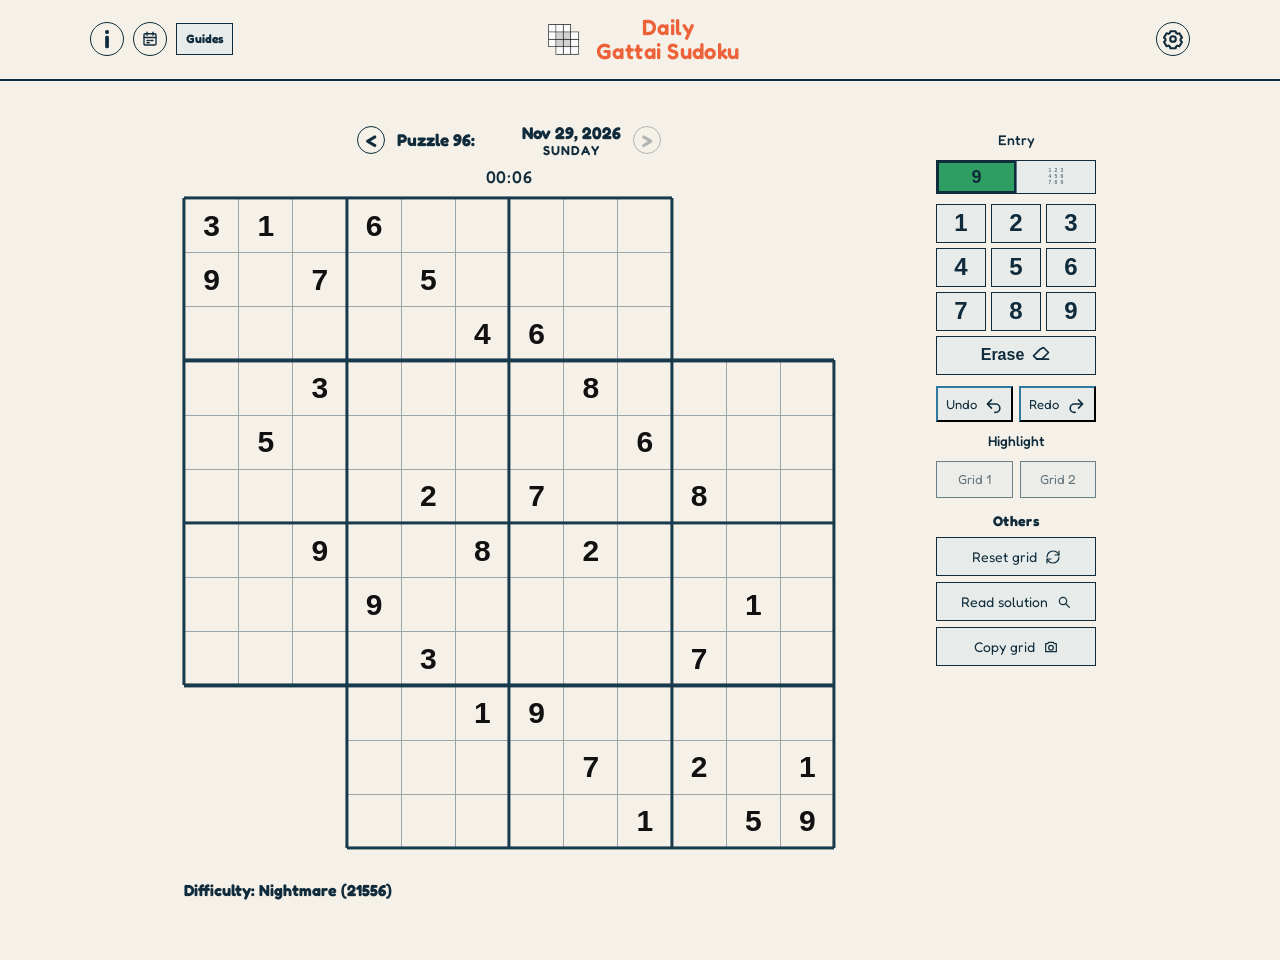
==== index.html @ bb8a9d38 "more SEO changes" ====
<!doctype html>
<html lang="en">
<head>
  <meta charset="utf-8" />
  <meta name="viewport" content="width=device-width, initial-scale=1" />
  <title>Gattai Sudoku Studio — Daily Gattai Sudoku Puzzles</title>
  <meta name="description" content="A human-first Gattai Sudoku lesson and daily puzzle board. Solve overlapping Sudoku grids with technique-based difficulty scoring." />
  <meta property="og:title" content="Daily Gattai Sudoku" />
  <meta property="og:description" content="Free daily Gattai Sudoku puzzles with technique-based difficulty. Solve overlapping 9×9 grids, track your time, and learn advanced solving strategies." />
  <meta property="og:type" content="website" />
  <meta property="og:url" content="https://gattaisudoku.com/" />
  <meta property="og:locale" content="en_US" />
  <link rel="canonical" href="https://gattaisudoku.com/" />
  <link rel="stylesheet" href="/style.css" />
  <link rel="icon" href="data:image/svg+xml,%3Csvg xmlns='http://www.w3.org/2000/svg' viewBox='0 0 120 120'%3E%3Cpath fill='%23ed6239' d='M30 30h60v60H30z'/%3E%3Cpath fill='none' stroke='%23ed6239' stroke-width='6' d='M10 0v90M20 0v90M30 0v120M40 0v120M50 0v120M60 0v120M70 0v120M80 0v120M90 0v120M100 30v90M110 30v90M0 10h90M0 20h90M0 30h120M0 40h120M0 50h120M0 60h120M0 70h120M0 80h120M0 90h120M30 100h90M30 110h90'/%3E%3C/svg%3E" />
  <link rel="alternate" hreflang="en" href="https://gattaisudoku.com/" />
  <script type="application/ld+json">
  {
    "@context": "https://schema.org",
    "@type": "WebApplication",
    "name": "Daily Gattai Sudoku",
    "url": "https://gattaisudoku.com/",
    "description": "A human-first Gattai Sudoku lesson and daily puzzle board. Solve overlapping Sudoku grids with technique-based difficulty scoring.",
    "applicationCategory": "GameApplication",
    "operatingSystem": "Any",
    "browserRequirements": "Requires JavaScript"
  }
  </script>
  <!-- Google Search Console verification — replace content with your value -->
  <meta name="google-site-verification" content="_YOUR_VERIFICATION_STRING_" />
  <!-- Google Analytics (GA4) — replace G-XXXXXXXXXX with your measurement ID -->
  <script async src="https://www.googletagmanager.com/gtag/js?id=G-XXXXXXXXXX"></script>
  <script>window.dataLayer=window.dataLayer||[];function gtag(){dataLayer.push(arguments)};gtag('js',new Date());gtag('config','G-XXXXXXXXXX');</script>
</head>
<body>
  <header><div class="header-start"><button class="icon-button info-button" id="howToPlay" type="button" aria-label="How to play" aria-haspopup="dialog" title="How to play"><span aria-hidden="true">i</span></button><button class="icon-button archive-header" id="archive" type="button" aria-label="Open puzzle archive" aria-haspopup="dialog" title="Archive"><svg viewBox="0 0 24 24" aria-hidden="true"><rect x="4" y="5" width="16" height="15" rx="1.5"/><path d="M8 3v4M16 3v4M4 10h16M8 14h3M13 14h3M8 17h3"/></svg></button><a class="database-link" href="/database.html">Database</a><a class="database-link" href="/guides/what-is-gattai-sudoku.html">Guides</a><div class="timer-controls"><span class="timer" id="timer" aria-live="polite">00:00</span><button class="timer-reset" id="resetTimer" type="button" title="Reset timer" aria-label="Reset timer">↻</button></div></div><div class="brand-stack"><span class="brand" aria-label="Daily Gattai Sudoku"><svg class="gattai-logo" viewBox="0 0 120 120" role="img" aria-label="Gattai Sudoku grid logo"><path class="logo-overlap" d="M30 30H90V90H30V90H0ZM10 0V90M20 0V90M30 0V120M40 0V120M50 0V120M60 0V120M70 0V120M80 0V120M90 0V120M100 30V120M110 30V120M0 10H90M0 20H90M0 30H120M0 40H120M0 50H120M0 60H120M0 70H120M0 80H120M0 90H120M30 100H120M30 110H120"/></svg><span>Daily</span><span>Gattai</span><span>Sudoku</span></span></div><div class="header-end"><button class="verify-solution-button verify-header" id="verifySolution" type="button">Verify a solution</button><button class="sign-up-button" id="signUp" type="button" aria-haspopup="dialog">Sign up</button><button class="icon-button settings-button" id="settings" type="button" aria-label="Open settings" aria-haspopup="dialog" title="Settings"><svg viewBox="0 0 24 24" aria-hidden="true"><circle cx="12" cy="12" r="3"/><path d="M19.4 15a1.65 1.65 0 0 0 .33 1.82l.06.06a2 2 0 0 1-2.83 2.83l-.06-.06a1.65 1.65 0 0 0-1.82-.33 1.65 1.65 0 0 0-1 1.51V21a2 2 0 0 1-4 0v-.09A1.65 1.65 0 0 0 9 19.4a1.65 1.65 0 0 0-1.82.33l-.06.06a2 2 0 0 1-2.83-2.83l.06-.06A1.65 1.65 0 0 0 4.68 15a1.65 1.65 0 0 0-1.51-1H3a2 2 0 0 1 0-4h.09A1.65 1.65 0 0 0 4.6 9a1.65 1.65 0 0 0-.33-1.82l-.06-.06a2 2 0 0 1 2.83-2.83l.06.06A1.65 1.65 0 0 0 9 4.68a1.65 1.65 0 0 0 1-1.51V3a2 2 0 0 1 4 0v.09a1.65 1.65 0 0 0 1 1.51 1.65 1.65 0 0 0 1.82-.33l.06-.06a2 2 0 0 1 2.83 2.83l-.06.06A1.65 1.65 0 0 0 19.4 9a1.65 1.65 0 0 0 1.51 1H21a2 2 0 0 1 0 4h-.09a1.65 1.65 0 0 0-1.51 1z"/></svg></button></div></header>
  <main>
      <h1 class="visually-hidden">Daily Gattai Sudoku — Play overlapping Sudoku puzzles online</h1>
      <section class="board-card" id="boardCard" aria-label="Gattai Sudoku puzzle">
      <section class="puzzle-surface"><div class="puzzle-meta"><button id="previousPuzzle" class="puzzle-nav" type="button" aria-label="Previous puzzle">&lt;</button><p id="puzzleDate" class="puzzle-date"></p><button id="nextPuzzle" class="puzzle-nav" type="button" aria-label="Next puzzle">&gt;</button></div><div id="board" class="board"></div><div class="board-footer"><button id="solutionToggle" class="sidebar-solution" type="button" aria-pressed="false">Read solution</button><div class="board-details"><p class="difficulty-label" id="difficultyLabel"></p><span id="givenCount"></span></div><button id="copyPng" type="button">Copy as a picture</button></div><section class="guide hidden" id="guide"><p class="eyebrow">Solution walkthrough</p><div class="step-panel" aria-live="polite"><h3 id="stepTechnique"></h3><p id="stepReasoning"></p></div><button class="technique-tally" id="techniqueTally" type="button" aria-haspopup="dialog">Technique tally</button><div class="step-controls"><button id="firstStep" aria-label="First step">&lt;&lt;</button><button id="previousStep" aria-label="Previous step">&lt;</button><span id="stepCount"></span><button id="nextStep" aria-label="Next step">&gt;</button><button id="lastStep" aria-label="Last step">&gt;&gt;</button></div><button id="hideSolution" type="button">Hide solution</button></section></section>
      <aside class="control-sidebar" aria-label="Puzzle controls"><button class="archive-button" id="archive" type="button" aria-haspopup="dialog">Archive</button><button class="unlimited-button" id="unlimitedMode" type="button"><strong>Unlimited</strong><small>Unique · no technique gate</small></button><section class="entry-panel"><span>Entry</span><div class="entry-tabs" role="group" aria-label="Entry mode"><button class="entry-button" data-entry="digit" aria-pressed="true" type="button"><span>Digit</span><b class="digit-symbol" aria-hidden="true">9</b></button><button class="entry-button" data-entry="snyder" aria-pressed="false" type="button"><span>Snyder</span><b class="snyder-symbol" aria-label="Digits one through nine"><i>1</i><i>2</i><i>3</i><i>4</i><i>5</i><i>6</i><i>7</i><i>8</i><i>9</i></b></button></div></section><div class="play-actions"><button id="undoMove" type="button">Undo</button><button id="redoMove" type="button">Redo</button><button id="resetGrid" type="button">Reset grid</button></div><div class="numpad" aria-label="Number pad"><button data-key="1" type="button">1</button><button data-key="2" type="button">2</button><button data-key="3" type="button">3</button><button data-key="4" type="button">4</button><button data-key="5" type="button">5</button><button data-key="6" type="button">6</button><button data-key="7" type="button">7</button><button data-key="8" type="button">8</button><button data-key="9" type="button">9</button><button class="numpad-delete" data-action="erase" type="button" aria-label="Erase selected cell">⌫</button></div><section class="highlight-panel"><span>Highlight</span><button class="grid-button" data-grid="a" aria-pressed="false">Grid 1</button><button class="grid-button" data-grid="b" aria-pressed="false">Grid 2</button><label class="shared-toggle"><input id="sharedToggle" type="checkbox" checked /> Shared 6×6</label></section><section class="color-panel"><span>Cell colour</span><div class="color-picker" role="group" aria-label="Colour selected cell"><button class="color-button color-clear" data-color="" type="button" aria-label="Clear cell colour">×</button><button class="color-button color-blue" data-color="blue" type="button" aria-label="Blue">●</button><button class="color-button color-green" data-color="green" type="button" aria-label="Green">●</button><button class="color-button color-yellow" data-color="yellow" type="button" aria-label="Yellow">●</button><button class="color-button color-purple" data-color="purple" type="button" aria-label="Purple">●</button><button class="color-button color-teal" data-color="teal" type="button" aria-label="Teal">●</button></div></section></aside>
    </section>
  </main>
  <dialog id="techniqueDialog" aria-labelledby="techniqueDialogTitle"><button id="closeTechniqueDialog" class="dialog-close" aria-label="Close">×</button><h2 id="techniqueDialogTitle">Technique tally</h2><div id="techniqueTallyList" class="technique-tally-list"></div></dialog>
  <dialog id="settingsDialog" aria-labelledby="settingsTitle"><button id="closeSettings" class="dialog-close" aria-label="Close">×</button><h2 id="settingsTitle">Settings</h2><div class="settings-options"><div class="settings-row"><span>Theme</span><div class="theme-switch" role="group" aria-label="Theme"><button id="darkTheme" type="button" aria-pressed="false">Dark</button><button id="lightTheme" type="button" aria-pressed="true">Light</button></div></div><label class="settings-row"><span>Show timer</span><input id="timerVisibility" type="checkbox" checked /></label><label class="settings-row"><span>Mark obviously incorrect entries as red</span><input id="autoErrorToggle" type="checkbox" checked /></label><label class="settings-row"><span>Shade the overlapping 6×6 region</span><input id="settingsSharedToggle" type="checkbox" checked /></label></div></dialog>
  <dialog id="archiveDialog" aria-labelledby="archiveTitle"><button id="closeArchive" class="dialog-close" aria-label="Close">×</button><p class="eyebrow">PUZZLE ARCHIVE</p><h2 id="archiveTitle">August–September 2026</h2><div class="archive-weekdays" aria-hidden="true"><span>Mon</span><span>Tue</span><span>Wed</span><span>Thu</span><span>Fri</span><span>Sat</span><span>Sun</span></div><div id="archiveCalendar" class="archive-calendar" aria-label="August and September 2026 puzzle calendar"></div></dialog>
  <dialog id="howToPlayDialog" aria-labelledby="howToPlayTitle"><button id="closeHowToPlay" class="dialog-close" aria-label="Close">×</button><p class="eyebrow">HOW TO PLAY</p><h2 id="howToPlayTitle">Difficulty guide</h2><p>Fill each 9×9 grid so every row, column, and 3×3 house contains 1–9 exactly once. The shared six-by-six area obeys both grids at once.</p><p class="generator-rule">Every puzzle is dug in rotational clue pairs: the selected clue and its 180° partner in one grid are removed together only when the Gattai stays uniquely solvable by the supported logic. Wednesday and Thursday retain a subset step; Friday through Sunday retain at least one Fish, Single-Digit Pattern, or Wing step.</p><div class="table-wrap"><table class="difficulty-guide"><thead><tr><th>Difficulty</th><th>How the score is determined</th><th>Days</th></tr></thead><tbody><tr><th scope="row">Beginner · ≤400</th><td>Cheapest applicable steps are scored individually. Singles are 4, 4, and 14 points for Full House, Naked Single, and Hidden Single.</td><td>—</td></tr><tr><th scope="row">Easy · ≤800</th><td>All Beginner methods; enough routine deductions can raise the cumulative score into Easy.</td><td>Monday and Tuesday</td></tr><tr><th scope="row">Medium · ≤1000</th><td>All earlier methods, plus intersections and Naked or Hidden Pairs and Triples.</td><td>Wednesday and Thursday</td></tr><tr><th scope="row">Tricky · ≤1150</th><td>All earlier methods. One Hard-class fish, wing, or single-digit pattern sets a Tricky floor.</td><td>Sunday (often Tricky or above)</td></tr><tr><th scope="row">Hard · ≤1600</th><td>All earlier methods. Two or more Hard-class deductions set a Hard floor; cumulative score can raise it further.</td><td>Friday and Saturday</td></tr><tr><th scope="row">Unfair, Extreme, Nightmare</th><td>Each subsequent band includes all techniques from every earlier band, then adds progressively more complex chains, colouring, ALSs, and last-resort patterns.</td><td>When the assessed solving path warrants it</td></tr></tbody></table></div><p class="method-credit">Built for deliberate solving · Method names and ratings follow <a href="https://github.com/AImenes/sudokUI">sudokUI</a>.</p></dialog>
  <dialog id="aboutDialog" aria-labelledby="aboutTitle"><button id="closeAbout" class="dialog-close" aria-label="Close">×</button><p class="eyebrow">ABOUT</p><h2 id="aboutTitle">Daily Gattai Sudoku</h2><p>Inspired by the <a href="https://www.youtube.com/@CrackingTheCryptic">Cracking the Cryptic</a> YouTube channel.</p><p>Technique names, explanations, and rating references draw on <a href="https://github.com/AImenes/sudokUI">AImenes/sudokUI</a>.</p><p>Made primarily using ChatGPT Plus.</p></dialog>
  <dialog id="signUpDialog" aria-labelledby="signUpTitle"><button id="closeSignUp" class="dialog-close" aria-label="Close">×</button><p class="eyebrow">PROFILE</p><h2 id="signUpTitle">Sign up</h2><p>Create a profile for this browser. This is local-only and does not create an online account.</p><label class="dialog-field" for="signUpName">Display name<input id="signUpName" type="text" maxlength="40" autocomplete="name" /></label><button class="dialog-primary" id="confirmSignUp" type="button">Save profile</button><p id="signUpStatus" class="dialog-status" aria-live="polite"></p></dialog>
  <dialog id="verifySolutionDialog" aria-labelledby="verifySolutionTitle"><button id="closeVerifySolution" class="dialog-close" aria-label="Close">×</button><p class="eyebrow">CHECKER</p><h2 id="verifySolutionTitle">Verify a solution</h2><p>Paste a complete 144-character Gattai grid. Use digits for every active cell and <code>.</code> for the 18 non-grid positions.</p><label class="dialog-field" for="verifySolutionString">Solution string<textarea id="verifySolutionString" rows="5" spellcheck="false" autocapitalize="off" autocomplete="off"></textarea></label><button class="dialog-primary" id="runSolutionVerification" type="button">Verify solution</button><p id="verifySolutionStatus" class="dialog-status" aria-live="polite"></p></dialog>
  <script src="/puzzle-database.js"></script>
  <script src="/daily-puzzles.js"></script>
  <script src="/app.js"></script>
</body>
</html>
---- style.css ----
@import url('https://fonts.googleapis.com/css2?family=Fredoka:wght@500;600&family=Nunito:wght@400;600;700&display=swap');
:root{--ink:#102b3b;--paper:#f5f1e8;--surface:#f5f1e8;--red:#ed6239;--gold:#f1bf5a;--line:#173a4c;--thin:#9aa6a8;--muted:#e7eceb;--shared:#f7eac8;--shadow:#d5cdc0;--select:#2f9e63}
*{box-sizing:border-box}
body{margin:0;background:var(--paper);color:var(--ink);font:16px/1.5 'Nunito',Arial,sans-serif}
body.dark{--ink:#e6f0ed;--paper:#172126;--surface:#172126;--line:#d4e5df;--thin:#688087;--muted:#31454c;--shared:#393a2c;--shadow:#0d1518;--select:#62d795;--red:#ff9276;--gold:#ffd36b;color-scheme:dark}
header{display:grid;grid-template-columns:1fr auto 1fr;align-items:center;padding:16px clamp(20px,7vw,100px);border-bottom:2px solid var(--ink)}
.header-start{display:flex;align-items:center;gap:9px}
.timer-controls{display:flex;align-items:center;gap:8px}.timer-hidden{visibility:hidden;pointer-events:none}
.timer{min-width:55px;font-size:14px;font-weight:500;letter-spacing:.04em;text-align:center}
.timer-reset{border:1px solid var(--ink);border-radius:50%;background:transparent;color:var(--ink);font:20px/1 'Nunito',sans-serif;cursor:pointer;padding:0;width:34px;height:34px;display:grid;place-items:center}
.brand{display:flex;align-items:center;justify-content:center;gap:.48em;font:600 22px/1 'Fredoka',sans-serif;letter-spacing:.02em;text-align:center;color:var(--red)}
.brand-stack{justify-self:center;display:grid;justify-items:center;gap:2px}
.gattai-logo{width:31px;height:31px;flex:0 0 31px;color:var(--line);overflow:visible}
.logo-overlap{fill:var(--shared)}
.logo-lines{fill:none;stroke:currentColor;stroke-width:3;stroke-linecap:round;stroke-linejoin:round}
.brand span:last-child{color:inherit}
.icon-button{width:34px;height:34px;border:1px solid var(--ink);border-radius:50%;background:transparent;color:var(--ink);display:grid;place-items:center;padding:0;cursor:pointer;font:600 18px/1 'Nunito',sans-serif}
.info-button{justify-self:start;font:600 21px/1 Arial,Helvetica,sans-serif;font-style:normal}
.header-end{justify-self:end;display:flex;align-items:center;gap:9px}
.sign-up-button,.verify-solution-button,.dialog-primary{border:1px solid var(--ink);background:var(--muted);color:var(--ink);padding:7px 10px;cursor:pointer;font:600 12px/1 'Nunito',Arial,sans-serif;text-align:center}.sign-up-button{border-radius:999px;white-space:nowrap}.verify-solution-button{width:100%}.verify-header{width:auto;white-space:nowrap}.sign-up-button:hover,.verify-solution-button:hover,.dialog-primary:hover{background:var(--ink);color:var(--surface)}
.dialog-field{display:grid;gap:6px;margin:16px 0;font-size:13px;font-weight:700}.dialog-field input,.dialog-field textarea{width:100%;border:1px solid var(--ink);background:var(--paper);color:var(--ink);padding:8px;font:14px/1.4 Arial,Helvetica,sans-serif;resize:vertical}.dialog-status{min-height:1.5em;margin:12px 0 0;font-weight:700}.dialog-status.success{color:var(--select)}.dialog-status.error{color:var(--red)}
.theme-button{justify-self:end}
.about-button{width:34px;height:34px;border:1px solid var(--ink);border-radius:50%;background:transparent;color:var(--ink);padding:0;display:grid;place-items:center;cursor:pointer;font:600 13px/1 'Nunito',sans-serif}
.archive-header svg{width:18px;height:18px;fill:none;stroke:currentColor;stroke-width:1.8;stroke-linecap:round;stroke-linejoin:round}
.settings-button svg{width:19px;height:19px;fill:none;stroke:currentColor;stroke-width:1.5;stroke-linecap:round;stroke-linejoin:round}
.theme-icon{width:19px;height:19px;display:block;position:relative}
.theme-button:not(.is-dark) .theme-icon{color:#e5a528;font:25px/19px Georgia,serif;transform:translateY(-1px)}
.theme-button.is-dark .theme-icon{width:16px;height:16px;background:currentColor;border-radius:50%;font-size:0}
.theme-button.is-dark .theme-icon:after{content:"";position:absolute;width:15px;height:15px;border-radius:50%;background:var(--paper);left:5px;top:-3px}
main{padding:24px 0}
.board-card{width:calc(100% - 48px);max-width:850px;margin:0 auto;padding:18px 24px;background:var(--surface);box-shadow:none;display:grid;grid-template-columns:minmax(0,650px) 150px;justify-content:space-between;gap:18px;align-items:start}
.board-card{position:relative}
.control-sidebar{display:flex;flex-direction:column;gap:8px;padding-top:6px;font-size:12px}
.sidebar-toggle{width:100%;min-height:32px;margin:0;border:1px solid var(--ink);background:transparent;color:var(--ink);cursor:pointer;font:600 20px/1 'Nunito',sans-serif;letter-spacing:.06em}
.sidebar-toggle:hover,.sidebar-toggle:focus-visible{background:var(--muted)}
.sidebar-collapsed{align-self:start}
.sidebar-collapsed>*:not(.sidebar-toggle){display:none}
.entry-panel>span,.highlight-panel>span,.color-panel>span{font-weight:500;margin-bottom:3px;display:block}
.grid-button,.archive-button{margin:0;border:1px solid var(--ink);background:var(--muted);color:var(--ink);padding:8px;cursor:pointer;font:inherit;text-align:left}
.archive-button{font-weight:600;text-align:center}
.control-sidebar .archive-button{display:none}
.control-sidebar .shared-toggle,.control-sidebar .color-panel{display:none}
.unlimited-button{display:block}
.unlimited-button{margin-top:18px;border:1px solid var(--ink);background:transparent;color:var(--ink);padding:9px 8px;cursor:pointer;font:inherit;text-align:left}
.unlimited-button strong,.unlimited-button small{display:block}
.unlimited-button strong{font-size:13px}.unlimited-button small{font-size:11px}
.unlimited-button.active{background:var(--ink);color:var(--surface)}
.unlimited-button:disabled{opacity:.65;cursor:wait}
dialog .unlimited-button{width:100%;margin:20px 0 0;text-align:center}
.grid-button[aria-pressed=true]{background:var(--ink);color:var(--surface)}
.grid-button{text-align:center}
.shared-toggle{display:flex;align-items:center;gap:6px;font-size:11px;cursor:pointer}.shared-toggle input{accent-color:var(--ink);margin:0}
.color-picker{display:grid;grid-template-columns:repeat(4,1fr);gap:5px}.color-button{min-height:28px;border:1px solid var(--ink);background:var(--surface);font:18px/1 sans-serif;cursor:pointer}.color-button:disabled{opacity:.45;cursor:not-allowed}.color-clear{color:var(--ink)}.color-blue{color:#2d73b9}.color-green{color:#2f9e63}.color-yellow{color:#d39d1e}.color-purple{color:#7a55aa}.color-teal{color:#188b92}.color-orange{color:#e18426}
.entry-panel,.highlight-panel,.color-panel{display:flex;flex-direction:column;gap:7px}
.entry-tabs,.play-actions{display:grid;grid-template-columns:1fr 1fr;gap:6px}
.history-actions{display:grid;grid-template-columns:1fr 1fr;gap:6px;margin-top:auto}
.entry-tabs{gap:0;border:1px solid var(--ink);background:var(--muted)}
.entry-button,.play-actions button{border:1px solid var(--ink);background:var(--muted);color:var(--ink);padding:7px 4px;cursor:pointer;font:inherit;font-size:11px}
.entry-tabs .entry-button{border:0;border-left:1px solid var(--ink);background:transparent;font-weight:700}
.entry-tabs .entry-button:first-child{border-left:0}
.history-icon{position:relative;display:grid;place-items:center;min-height:36px;padding:6px!important}.history-icon svg{width:19px;height:19px;fill:none;stroke:currentColor;stroke-width:1.9;stroke-linecap:round;stroke-linejoin:round;pointer-events:none}.history-icon::after{content:attr(data-tooltip);position:absolute;z-index:4;bottom:calc(100% + 6px);left:50%;transform:translateX(-50%);padding:4px 6px;border:1px solid var(--ink);background:var(--surface);color:var(--ink);white-space:nowrap;font:11px/1 'Nunito',sans-serif;opacity:0;pointer-events:none;transition:opacity .12s ease}.history-icon:hover::after,.history-icon:focus-visible::after{opacity:1}
.entry-button[aria-pressed=true]{background:var(--ink);color:var(--surface)}
.play-actions #resetGrid{grid-column:span 2}
.numpad{display:grid;grid-template-columns:repeat(3,1fr);gap:5px;margin:3px 0 4px}
.numpad button{min-height:39px;border:1px solid #176b42;border-radius:6px;background:#238b57;color:#fff;cursor:pointer;font:700 20px/1 'Nunito',sans-serif;box-shadow:inset 0 0 0 1px rgba(255,255,255,.28)}
.numpad .numpad-zero{grid-column:span 1}
.numpad .numpad-delete{grid-column:1 / -1;font-size:24px}
.numpad button:hover,.numpad button:focus-visible{background:#2da86a}
.board-card.solver-active{grid-template-columns:minmax(0,650px) minmax(250px,360px) 150px;max-width:1260px}
.board-card.solver-active .control-sidebar{display:flex;grid-column:3;grid-row:1}
.puzzle-surface{min-width:0}
.puzzle-meta{display:flex;justify-content:center;gap:12px;align-items:center;margin:0 0 8px;font-size:14px;font-weight:700}.puzzle-surface .puzzle-date,.difficulty-label{margin:0}.puzzle-nav{width:28px;height:28px;border:1px solid var(--ink);border-radius:50%;background:transparent;color:var(--ink);display:grid;place-items:center;padding:0;font:700 18px/1 'Nunito',sans-serif;cursor:pointer}.puzzle-nav:hover:not(:disabled),.puzzle-nav:focus-visible:not(:disabled){background:var(--muted)}.puzzle-nav:disabled{opacity:.3;cursor:default}
.board{display:grid;grid-template-columns:repeat(12,minmax(0,1fr));grid-template-rows:repeat(12,minmax(0,1fr));aspect-ratio:1;width:min(100%,650px);margin:auto;position:relative}
.cell{min-width:0;min-height:0;border:0;border-top:1px solid var(--thin);border-left:1px solid var(--thin);background:var(--paper);display:grid;place-items:center;font:600 clamp(18px,4vw,30px)/1 Arial,Helvetica,sans-serif;color:#1c6fa1;position:relative;transition:none!important;animation:none!important}
.given{color:#111;font-weight:700}
body.dark .cell{color:#8bc7ff}body.dark .given{color:#f5fbf8}body.dark .cell.conflict{color:#ff9276!important}
.cell.conflict{color:var(--red)!important;font-weight:600}
.shared{background:var(--shared)}
.cell.user-color-blue{color:#2d73b9}.cell.user-color-green{color:#2f9e63}.cell.user-color-yellow{color:#a97200}.cell.user-color-purple{color:#7a55aa}.cell.user-color-teal{color:#188b92}.cell.user-color-orange{color:#d86d15}.cell[class*="user-color-"] .snyder{color:inherit}
body.dark .cell.user-color-blue{color:#81bfff}body.dark .cell.user-color-green{color:#77d9a4}body.dark .cell.user-color-yellow{color:#ffd067}body.dark .cell.user-color-purple{color:#c5a5f2}body.dark .cell.user-color-teal{color:#72d5d7}body.dark .cell.user-color-orange{color:#ffb46e}
.affected-house{background:#e7f3fa}
.focus{background:#ffcf70!important;outline:3px solid var(--red);outline-offset:-3px;z-index:1}
.editable{cursor:default;outline:none}
.editable:focus{outline:none;animation:none!important}
.selected{box-shadow:inset 0 0 0 3px var(--select);z-index:2}
.board-boundary{position:absolute;display:block;background:var(--line);pointer-events:none;z-index:4}
.board-boundary.horizontal{height:3.15px;transform:translateY(-50%)}
.board-boundary.vertical{width:3.15px;transform:translateX(-50%)}
.h-0{left:0;top:0;width:75%}.h-3{left:0;top:25%;width:100%}.h-6{left:0;top:50%;width:100%}.h-9{left:0;top:75%;width:100%}.h-12{left:25%;top:100%;width:75%}
.v-0{top:0;left:0;height:75%}.v-3{top:0;left:25%;height:100%}.v-6{top:0;left:50%;height:100%}.v-9{top:0;left:75%;height:100%}.v-12{top:25%;left:100%;height:75%}
.snyder{width:80%;height:80%;min-width:0;min-height:0;overflow:hidden;padding:0;align-self:center;justify-self:center;display:grid;grid-template-columns:repeat(3,minmax(0,1fr));grid-template-rows:repeat(3,minmax(0,1fr));grid-template-areas:'a b c' 'd e f' 'g h i';place-items:center;font:600 clamp(8px,2vw,16px)/1 Arial,Helvetica,sans-serif;color:#1c6fa1}
.snyder i{font-style:normal}
.snyder i.eliminated{color:var(--red);font-weight:600}
.snyder i.emphasized{color:var(--select);font-weight:700}
.snyder i.candidate-conflict{color:var(--red);font-weight:700}
.candidate-1{grid-area:a}
.candidate-2{grid-area:b}
.candidate-3{grid-area:c}
.candidate-4{grid-area:d}
.candidate-5{grid-area:e}
.candidate-6{grid-area:f}
.candidate-7{grid-area:g}
.candidate-8{grid-area:h}
.candidate-9{grid-area:i}
.board-footer{min-height:62px;display:flex;align-items:center;justify-content:center;gap:12px}
.board-footer button{margin:16px 0 0;border:1px solid var(--ink);background:var(--ink);color:var(--surface);padding:8px 11px;cursor:pointer;font:inherit}
.board-details{display:flex;flex-direction:column;align-items:center;gap:2px;margin-top:15px}.board-footer #givenCount{font-size:13px;white-space:nowrap}.board-footer .difficulty-label{font-size:13px;font-weight:700}
.board-footer #copyPng{margin-left:auto;background:var(--muted);color:var(--ink)}
.control-sidebar .sidebar-solution,.control-sidebar #copyPng{position:static;width:auto;margin:0!important;border:1px solid var(--ink);padding:8px;background:var(--ink);color:var(--surface);cursor:pointer;font:inherit;text-align:left;display:flex;align-items:center;justify-content:center;gap:8px}.control-sidebar #copyPng{background:var(--muted);color:var(--ink)}.button-symbol{width:16px;height:16px;fill:none;stroke:currentColor;stroke-width:1.8;stroke-linecap:round;stroke-linejoin:round;flex:0 0 auto}.is-hidden{display:none!important}
.guide{height:236px;margin-top:14px;padding:16px 18px;background:var(--ink);color:var(--surface);display:flex;flex-direction:column;overflow:hidden}
.solution-rail{min-width:0}.board-card.solver-active .solution-rail{grid-column:2;grid-row:1;display:flex;flex-direction:column;gap:9px;min-height:0}.solution-rail>.technique-tally{align-self:flex-start;margin:0;border-color:var(--ink);background:var(--muted);color:var(--ink)}.board-card.solver-active .guide{height:100%;min-height:560px;margin:0}
.guide .eyebrow{color:var(--gold);font-size:12px;letter-spacing:.12em;margin:0 0 4px}
.guide h3{font:600 26px/1.1 'Fredoka',sans-serif;margin:4px 0 8px;color:var(--gold)}
.guide p:last-child{margin:0}
.guide .step-panel{flex:1;min-height:0;overflow-y:auto;padding-right:4px}
.technique-tally{align-self:flex-start;margin:4px 0 8px;border:1px solid var(--gold);background:transparent;color:var(--gold);padding:4px 7px;cursor:pointer;font:inherit;font-size:11px;line-height:1.2}
.technique-tally-list{max-height:55vh;overflow:auto;margin-top:14px}
.table-wrap{overflow-x:auto;margin-top:18px}
.difficulty-guide,.technique-tally-list table{width:100%;border-collapse:collapse;text-align:left;font-size:13px}
.difficulty-guide th,.difficulty-guide td,.technique-tally-list th,.technique-tally-list td{padding:9px 8px;border-top:1px solid var(--thin);vertical-align:top}
.difficulty-guide thead th,.technique-tally-list thead th{border-top:0;border-bottom:2px solid var(--ink);font-weight:700}
.difficulty-guide tbody th,.technique-tally-list tbody th{font-weight:600}
.guide .step-controls{padding:0 0 10px;margin:0 0 10px;border-bottom:1px solid rgba(255,255,255,.28)}.step-controls{display:flex;align-items:center;justify-content:center;gap:8px}
.step-controls button{width:38px;height:38px;min-width:38px;margin:0;border:1px solid var(--surface);border-radius:50%;background:var(--surface);color:var(--ink);padding:0;cursor:pointer;font:inherit;display:grid;place-items:center}
.step-controls span{min-width:122px;text-align:center;color:var(--gold);font-size:12px}
.step-controls button:disabled{opacity:.45}
.hidden{display:none}
.verify-main{max-width:1060px;margin:0 auto;padding:32px 24px}.verify-intro{max-width:680px;margin:0 auto 24px;text-align:center}.verify-intro h1{font:600 34px/1.1 'Fredoka',sans-serif;margin:0 0 8px}.verify-intro p{margin:0}.verify-workspace{display:grid;grid-template-columns:minmax(0,650px) minmax(230px,300px);gap:30px;align-items:start;justify-content:center}.verify-board-column{min-width:0}.verify-board{width:100%}.verify-given-count{margin:10px 0 0;font-weight:700;text-align:center}.verify-input-tally{margin-top:16px;border-top:1px solid var(--thin);padding-top:14px}.verify-input-tally h2{font:600 20px/1.1 'Fredoka',sans-serif;margin:0 0 8px}.verify-input-tally table{width:100%;border-collapse:collapse;font-size:12px}.verify-input-tally th,.verify-input-tally td{border-top:1px solid var(--thin);padding:6px;text-align:left;vertical-align:top}.verify-cell{appearance:none;-webkit-appearance:none;width:100%;height:100%;padding:0;text-align:center;outline:0;cursor:text}.verify-cell:focus{box-shadow:inset 0 0 0 3px var(--select);z-index:3}.verify-actions{display:flex;flex-direction:column;gap:10px;padding:14px;border:1px solid var(--ink);background:var(--surface)}.verify-secondary,.verify-back{border:1px solid var(--ink);background:transparent;color:var(--ink);padding:8px 10px;cursor:pointer;font:600 13px/1 'Nunito',Arial,sans-serif;text-align:center;text-decoration:none}.verify-secondary:hover,.verify-back:hover{background:var(--muted)}.verify-string-label{font-size:12px;font-weight:700;margin-top:6px}.verify-actions textarea{width:100%;min-height:120px;resize:vertical;border:1px solid var(--ink);background:var(--paper);color:var(--ink);padding:8px;font:13px/1.35 ui-monospace,Consolas,monospace}.verify-title{font-size:13px;font-weight:700}.verify-page header{min-height:66px}.verify-page .header-start{justify-self:start}.verify-page .header-end{justify-self:end}@media(max-width:760px){.verify-main{padding:22px 14px}.verify-workspace{grid-template-columns:1fr;gap:18px}.verify-board{width:min(100%,560px);margin:auto}.verify-actions{max-width:560px;width:100%;margin:auto}.verify-page header{padding:12px 14px}.verify-page .brand{font-size:18px}.verify-title{display:none}}.verify-results{display:grid;gap:12px}.verify-solution{display:grid;gap:5px}.verify-solution strong{font-size:12px}.verify-result-grid{width:min(100%,260px);margin:0;aspect-ratio:1}.verify-result-cell{min-width:0;min-height:0;border-top:1px solid var(--thin);border-left:1px solid var(--thin);background:var(--paper);color:#1c6fa1;display:grid;place-items:center;font:700 clamp(10px,2vw,16px)/1 Arial,Helvetica,sans-serif}.verify-result-cell.given-cell{color:#111}.verify-result-cell.solution-difference{background:#ffe1aa;color:#9d3c00;font-weight:800}.verify-walkthrough{border-top:1px solid var(--thin);padding-top:14px}.verify-walkthrough h2{font:600 22px/1.1 'Fredoka',sans-serif;margin:0 0 6px}.verify-walkthrough ol{max-height:380px;overflow:auto;margin:8px 0;padding-left:22px;font-size:12px}.verify-walkthrough li{margin:0 0 7px}.verify-walkthrough table{width:100%;border-collapse:collapse;font-size:12px;margin-top:10px}.verify-walkthrough th,.verify-walkthrough td{border-top:1px solid var(--thin);padding:6px;text-align:left;vertical-align:top}
dialog{max-width:490px;border:2px solid var(--ink);background:var(--surface);color:var(--ink);padding:24px 28px;box-shadow:10px 10px 0 var(--shadow);font:inherit}
dialog::backdrop{background:rgba(10,20,25,.55)}
dialog h2{font:600 30px/1.1 'Fredoka',sans-serif;margin:4px 0 14px}
.settings-options{border-top:1px solid var(--thin);border-bottom:1px solid var(--thin)}.settings-row{min-height:48px;display:flex;align-items:center;justify-content:space-between;gap:16px;border-top:1px solid var(--thin);font-size:13px}.settings-row:first-child{border-top:0}.settings-row input{width:18px;height:18px;accent-color:var(--ink)}.theme-switch{display:grid;grid-template-columns:1fr 1fr;border:1px solid var(--ink);border-radius:3px;overflow:hidden}.theme-switch button{border:0;background:transparent;color:var(--ink);padding:6px 9px;font:inherit;font-size:11px;cursor:pointer}.theme-switch button[aria-pressed=true]{background:var(--ink);color:var(--surface)}.settings-colours{display:grid;gap:7px;padding:13px 0;font-size:13px;border-top:1px solid var(--thin)}.settings-colours .color-picker{max-width:220px}.settings-about{margin-top:20px;font-size:13px}.settings-about h3{font:600 20px/1.15 'Fredoka',sans-serif;margin:0 0 10px}.settings-about p{margin:8px 0}
.settings-colours .color-picker{display:flex;flex-wrap:wrap;gap:9px;max-width:none}.settings-colours .color-button{width:30px;min-width:30px;height:30px;min-height:30px;padding:0;border-radius:50%;color:#fff}.settings-colours .color-clear{background:var(--surface);color:var(--ink)}.settings-colours .color-blue{background:#2d73b9}.settings-colours .color-green{background:#2f9e63}.settings-colours .color-yellow{background:#d39d1e;color:#1d2630}.settings-colours .color-purple{background:#7a55aa}.settings-colours .color-teal{background:#188b92}.settings-colours .color-orange{background:#e18426}dialog{font-size:14px;line-height:1.55}dialog p{line-height:1.6}.settings-row,.settings-colours,.settings-about{font-size:14px}.settings-about{line-height:1.6}
.archive-weekdays,.archive-calendar{display:grid;grid-template-columns:repeat(7,minmax(0,1fr));gap:5px}.archive-weekdays{margin:0 0 5px;color:var(--thin);font-size:11px;text-align:center}.archive-calendar button,.archive-calendar a,.archive-calendar span{aspect-ratio:1;display:grid;place-items:center;border:1px solid var(--thin);background:transparent;color:var(--ink);font:inherit;font-size:13px}.archive-calendar button,.archive-calendar a{cursor:pointer;background:var(--muted);font-weight:600;text-decoration:none}.archive-calendar button:hover,.archive-calendar button:focus-visible,.archive-calendar a:hover,.archive-calendar a:focus-visible{background:var(--ink);color:var(--surface)}.archive-calendar button.is-current,.archive-calendar a.is-current{outline:2px solid var(--gold);outline-offset:-2px}.archive-calendar .outside{color:var(--thin)}
.archive-month-controls{display:grid;grid-template-columns:32px 1fr 32px;align-items:center;gap:8px;margin:12px 0 6px;text-align:center}.archive-month-controls button{border:1px solid var(--ink);background:transparent;color:var(--ink);font:inherit;font-size:20px;line-height:1;cursor:pointer}.archive-month-controls button:disabled{opacity:.28;cursor:default}.archive-release-note{margin:0 0 12px;color:var(--thin);font-size:12px;line-height:1.4}
.dialog-close{position:absolute;right:8px;top:5px;border:0;background:transparent;color:var(--ink);font-size:25px;line-height:1;cursor:pointer}
.method-credit{margin:20px 0 0;padding-top:14px;border-top:1px solid var(--thin);font-size:12px}
.generator-rule{margin:14px 0 0;font-size:13px}
a{color:inherit}
@media(max-width:820px){.board-card{width:calc(100% - 24px);padding:12px 4px 22px;grid-template-columns:1fr}
.control-sidebar{padding-top:0}
.board-card.solver-active{grid-template-columns:1fr;max-width:none}.board-card.solver-active .solution-rail{grid-column:1;grid-row:auto;margin:14px 2% 0}.board-card.solver-active .guide{min-height:0;height:236px;margin:0}
.control-sidebar{flex-direction:row;align-items:stretch;padding:0}
.control-sidebar{order:3;flex-wrap:wrap}
.puzzle-surface{order:2}
.entry-panel>span,.highlight-panel>span,.color-panel>span{margin:0;align-self:center}
.sidebar-toggle{width:36px;flex:0 0 36px}
.entry-panel,.highlight-panel,.color-panel{flex:1;min-width:145px}.numpad{width:150px}.play-actions{width:145px;align-self:end}
.board{width:min(96%,684px)}
.guide{margin:14px 2% 0}
.board-footer{padding:0 2%}
}
@media(max-width:520px){header{padding:14px 12px}
.brand{font-size:16px;letter-spacing:.07em;color:var(--red)}.gattai-logo{width:25px;height:25px;flex-basis:25px}
.timer{min-width:43px;font-size:12px}.header-start{gap:5px}
.board-footer{gap:7px}
.board-footer button{font-size:12px;padding:8px}
.board-footer #givenCount{font-size:11px}
.snyder{font-size:11px;padding:2px}
.board-boundary.horizontal{height:2.1px}.board-boundary.vertical{width:2.1px}
.step-controls{gap:4px}
.step-controls span{min-width:100px;font-size:11px}
.control-sidebar{justify-content:center}
}
.puzzle-date{display:flex;align-items:center;justify-content:center;gap:7px;line-height:1.2;text-align:center}.puzzle-date-details{display:flex;flex-direction:column;align-items:center;text-align:center}.puzzle-number{font-size:14px;font-weight:700;white-space:nowrap}.puzzle-date .weekday{font-size:11px;font-weight:600;letter-spacing:.08em;text-transform:uppercase}.puzzle-date .calendar-date{font-size:14px;font-weight:700}
body.dark .snyder{color:#8bc7ff}body.dark .verify-result-cell{color:#8bc7ff}body.dark .verify-result-cell.given-cell{color:#f5fbf8}body.dark .verify-result-cell.solution-difference{background:#63481d;color:#ffd78b}body.dark .database-cell,body.dark .manual-cell,body.dark .builder-final-grid span{color:#f5fbf8}body.dark .generator-cell{color:#f5fbf8}body.dark .result-grid .generator-cell.solved{color:#8bc7ff}
/* Fixed dialog canvases keep every help and calendar page from jumping size. */
#howToPlayDialog{width:min(540px,calc(100vw - 24px));height:500px;overflow-y:auto}
#archiveDialog{width:min(470px,calc(100vw - 24px));height:510px;overflow-y:auto}
#archiveCalendar{min-height:265px}
/* A single segmented control makes the current entry mode unmistakable. */
.entry-tabs .entry-button[aria-pressed=true]{background:var(--select)!important;color:#fff!important;box-shadow:inset 0 0 0 2px var(--ink)}
.entry-tabs .entry-button[aria-pressed=true]::after{content:"ACTIVE";display:block;font-size:8px;letter-spacing:.08em;line-height:1.1;margin-top:2px}
.entry-tabs .entry-button[aria-pressed=false]{opacity:.55}
.numpad .numpad-delete svg{width:25px;height:25px;fill:none;stroke:currentColor;stroke-width:2;stroke-linecap:round;stroke-linejoin:round}
/* Sidebar clarity and input focus */
.control-sidebar button{display:flex;align-items:center;justify-content:center;text-align:center;color:var(--ink);border-color:var(--line)}
.control-sidebar button:not(.sidebar-toggle):not(.numpad button){background:var(--muted)}
.control-sidebar button:hover:not(:disabled),.control-sidebar button:focus-visible{background:var(--shared)}
.control-sidebar button{border-radius:0!important}
.board-footer{justify-content:space-between;min-height:70px}.board-footer .board-details{align-items:flex-start;margin-right:auto}.board-footer #givenCount{order:-1}.puzzle-surface>.timer-controls{justify-content:center;margin:-2px 0 8px}.control-sidebar .timer-reset{width:100%;height:auto;padding:8px 11px;font:inherit;background:var(--muted);color:var(--ink);border:1px solid var(--ink)}
.others-panel #resetGrid{width:100%;margin:0;border:1px solid var(--ink);background:var(--muted);color:var(--ink);padding:8px;cursor:pointer;font:inherit;text-align:center;gap:8px}
.help-page{min-height:270px}.help-page p{margin:0 0 14px}.help-pagination{display:flex;align-items:center;justify-content:center;gap:12px;margin-top:16px}.help-pagination button{width:32px;height:30px;border:1px solid var(--ink);background:transparent;color:var(--ink);font:700 21px/1 sans-serif;cursor:pointer}.help-pagination button:disabled{opacity:.35;cursor:default}.help-pagination span{font-size:12px;font-weight:700}.visually-hidden{position:absolute!important;width:1px!important;height:1px!important;padding:0!important;margin:-1px!important;overflow:hidden!important;clip:rect(0,0,0,0)!important;white-space:nowrap!important;border:0!important}#howToPlayDialog,#archiveDialog{width:min(490px,calc(100vw - 24px));min-height:430px}#archiveCalendar{min-height:265px}
.about-list{margin:0;padding-left:20px}.about-list li+li{margin-top:14px}
@media(max-width:520px){.puzzle-date{gap:4px}.puzzle-number,.puzzle-date .calendar-date{font-size:12px}.puzzle-date .weekday{font-size:9px}.snyder{width:80%;height:80%;padding:0;font-size:clamp(5px,1.8vw,9px)}.help-page{min-height:290px}}
.cell.editable{caret-color:transparent;cursor:pointer;user-select:none;outline:none}
.cell.editable:focus{outline:none}
@media (min-width:800px){.board-card{max-width:960px;grid-template-columns:minmax(0,650px) 160px;column-gap:clamp(34px,5vw,68px);row-gap:18px}}
.dig-progress{width:min(92vw,420px);text-align:center}
.dig-progress h2{font-size:25px}
.dig-progress progress{display:block;width:100%;height:14px;margin:18px 0 10px;accent-color:var(--select)}
.dig-progress .digging-note{margin:0;color:var(--thin);font-size:12px}

/* Rotational puzzle database */
.database-link,.database-back{border:1px solid var(--ink);background:var(--muted);color:var(--ink);padding:6px 9px;font:inherit;font-size:12px;font-weight:700;text-decoration:none;white-space:nowrap}.database-link:hover,.database-link:focus-visible,.database-back:hover,.database-back:focus-visible{background:var(--ink);color:var(--surface)}
.database-header-label{font-size:13px;font-weight:700}.database-main{max-width:1180px;margin:0 auto;padding:30px 24px 56px}.database-intro{max-width:770px;margin:0 auto 28px;text-align:center}.database-intro .eyebrow{margin:0 0 6px;color:var(--thin);font-size:11px;font-weight:700;letter-spacing:.12em}.database-intro h1{font:600 36px/1.1 'Fredoka',sans-serif;margin:0 0 10px}.database-intro p:last-child{margin:0;line-height:1.6}.database-layout{display:grid;grid-template-columns:minmax(0,1fr) minmax(290px,400px);gap:32px;align-items:start}.database-listing,.database-preview{border:1px solid var(--ink);background:var(--surface);padding:17px}.database-summary{padding:0 0 12px;border-bottom:1px solid var(--thin);font-size:12px;font-weight:700;line-height:1.5}.database-table{width:100%;border-collapse:collapse;font-size:13px}.database-table th,.database-table td{border-top:1px solid var(--thin);padding:8px 7px;text-align:left;vertical-align:middle}.database-table thead th{border-top:0;border-bottom:2px solid var(--ink)}.database-table tr.selected{background:var(--shared)}.database-table button{border:1px solid var(--ink);background:var(--muted);color:var(--ink);padding:4px 7px;font:inherit;font-size:11px;cursor:pointer}.database-table button:hover,.database-table button:focus-visible{background:var(--ink);color:var(--surface)}.database-table small{white-space:nowrap}.database-preview{position:sticky;top:16px}.database-preview .eyebrow{margin:0 0 4px;color:var(--thin);font-size:11px;font-weight:700;letter-spacing:.12em}.database-preview h2{font:600 26px/1.1 'Fredoka',sans-serif;margin:0 0 13px}.database-attributes{display:grid;grid-template-columns:repeat(3,1fr);gap:6px;margin:0 0 14px}.database-attributes span{display:grid;gap:2px;padding:7px 6px;background:var(--muted);font-size:11px;text-align:center}.database-attributes strong{font-size:10px;text-transform:uppercase;letter-spacing:.04em}.database-board{display:grid;grid-template-columns:repeat(12,1fr);grid-template-rows:repeat(12,1fr);position:relative;width:100%;aspect-ratio:1;background:var(--paper)}.database-cell{min-width:0;min-height:0;border-top:1px solid var(--thin);border-left:1px solid var(--thin);display:grid;place-items:center;color:#111;font:700 clamp(13px,2.2vw,21px)/1 Arial,Helvetica,sans-serif}.database-cell.inactive{background:transparent;border:0}.database-boundary{position:absolute;background:var(--line);pointer-events:none;z-index:2}.database-boundary.horizontal{height:3px;transform:translateY(-50%)}.database-boundary.vertical{width:3px;transform:translateX(-50%)}.database-boundary.h-0{left:0;top:0;width:75%}.database-boundary.h-3{left:0;top:25%;width:100%}.database-boundary.h-6{left:0;top:50%;width:100%}.database-boundary.h-9{left:0;top:75%;width:100%}.database-boundary.h-12{left:25%;top:100%;width:75%}.database-boundary.v-0{top:0;left:0;height:75%}.database-boundary.v-3{top:0;left:25%;height:100%}.database-boundary.v-6{top:0;left:50%;height:100%}.database-boundary.v-9{top:0;left:75%;height:100%}.database-boundary.v-12{top:25%;left:100%;height:75%}
@media(max-width:820px){.database-main{padding:24px 14px 42px}.database-layout{grid-template-columns:1fr}.database-preview{position:static;order:-1;max-width:520px;width:100%;margin:auto}.database-intro h1{font-size:30px}.database-cell{font-size:clamp(12px,4vw,20px)}.database-table{min-width:520px}}


/* Custom checker and a non-invasive walkthrough-grid highlight. */
.header-round-button.manual-check-button{width:34px;height:34px;border:1px solid var(--ink);border-radius:50%;background:transparent;color:var(--ink);display:grid;place-items:center;padding:0;cursor:pointer;font:500 24px/1 Arial,sans-serif}
.header-round-button.manual-check-button:hover,.header-round-button.manual-check-button:focus-visible{background:var(--muted)}
#manualCheckDialog{width:min(92vw,590px);max-width:590px}
.manual-board{display:grid;grid-template-columns:repeat(12,1fr);grid-template-rows:repeat(12,1fr);position:relative;width:min(100%,470px);aspect-ratio:1;margin:18px auto 14px;background:var(--paper)}
.manual-cell{min-width:0;min-height:0;border:0;border-top:1px solid var(--thin);border-left:1px solid var(--thin);background:var(--paper);color:#111;display:grid;place-items:center;font:700 clamp(15px,3.5vw,23px)/1 Arial,sans-serif;cursor:pointer}
.manual-cell.selected{box-shadow:inset 0 0 0 3px var(--select);z-index:2}.manual-boundary{position:absolute;display:block;background:var(--line);pointer-events:none;z-index:4}.manual-boundary.horizontal{height:3px;transform:translateY(-50%)}.manual-boundary.vertical{width:3px;transform:translateX(-50%)}
.manual-boundary.h-0{left:0;top:0;width:75%}.manual-boundary.h-3{left:0;top:25%;width:100%}.manual-boundary.h-6{left:0;top:50%;width:100%}.manual-boundary.h-9{left:0;top:75%;width:100%}.manual-boundary.h-12{left:25%;top:100%;width:75%}.manual-boundary.v-0{top:0;left:0;height:75%}.manual-boundary.v-3{top:0;left:25%;height:100%}.manual-boundary.v-6{top:0;left:50%;height:100%}.manual-boundary.v-9{top:0;left:75%;height:100%}.manual-boundary.v-12{top:25%;left:100%;height:75%}
.manual-pad{display:grid;grid-template-columns:repeat(5,1fr);gap:6px;width:min(100%,360px);margin:0 auto}.manual-pad button,.manual-actions button{border:1px solid var(--ink);background:var(--muted);color:var(--ink);padding:8px;cursor:pointer;font:inherit;text-align:center}.manual-pad button:hover,.manual-pad button:focus-visible,.manual-actions button:last-child{background:var(--ink);color:var(--surface)}.manual-check-status{min-height:1.5em;text-align:center;font-weight:700;margin:13px 0 8px}.manual-actions{display:flex;justify-content:center;gap:8px}
.solver-grid-outline{position:absolute;box-sizing:border-box;border:4px solid #f2d34f;pointer-events:none;z-index:6}.solver-grid-one{left:0;top:0;width:75%;height:75%}.solver-grid-two{left:25%;top:25%;width:75%;height:75%}
.verify-step-controls{display:flex;align-items:center;justify-content:center;gap:8px;margin:14px 0}.verify-step-controls button{min-width:34px;border:1px solid var(--ink);background:var(--muted);color:var(--ink);padding:7px 9px;cursor:pointer;font:inherit}.verify-step-controls button:disabled{opacity:.45;cursor:default}.verify-step-controls span{min-width:122px;text-align:center;font-size:12px;font-weight:700}.verify-step-workspace{display:grid;grid-template-columns:minmax(0,420px) minmax(220px,1fr);gap:20px;align-items:start}.verify-walkthrough-grid{width:min(100%,420px);margin:0}.verify-step-explanation{min-height:180px;border:1px solid var(--thin);padding:14px;background:var(--surface)}.verify-step-explanation h3{font:600 22px/1.1 'Fredoka',sans-serif;margin:0 0 8px}.verify-step-explanation p{margin:0}.verify-walkthrough-grid .cell{cursor:default}.verify-walkthrough-grid .snyder{font-size:clamp(8px,1.7vw,13px)}
@media(max-width:760px){.verify-step-workspace{grid-template-columns:1fr}.verify-walkthrough-grid{width:min(100%,420px);margin:auto}.verify-step-explanation{min-height:0}.verify-step-controls{gap:5px}}
@media(max-width:520px){.manual-board{width:min(100%,390px)}.manual-cell{font-size:15px}.manual-pad{width:100%}}

.build-mode button{font-size:11px!important;padding:5px 7px!important}.build-halt{display:block;margin:8px auto 0;border:1px solid var(--ink);background:var(--red);color:#fff;padding:6px 9px;font:inherit;cursor:pointer}.builder-final{margin-top:12px}.builder-final-count{text-align:center;font-weight:700;margin:0 0 7px}.builder-final-grid{display:grid;grid-template-columns:repeat(12,1fr);grid-template-rows:repeat(12,1fr);position:relative;width:min(100%,330px);aspect-ratio:1;margin:auto;background:var(--paper)}.builder-final-grid span{border-top:1px solid var(--thin);border-left:1px solid var(--thin);display:grid;place-items:center;color:#111;font:700 clamp(12px,2.6vw,18px)/1 Arial,sans-serif}.builder-boundary{position:absolute;background:var(--line);pointer-events:none;z-index:2}.builder-boundary.horizontal{height:3px;transform:translateY(-50%)}.builder-boundary.vertical{width:3px;transform:translateX(-50%)}.builder-boundary.h-0{left:0;top:0;width:75%}.builder-boundary.h-3{left:0;top:25%;width:100%}.builder-boundary.h-6{left:0;top:50%;width:100%}.builder-boundary.h-9{left:0;top:75%;width:100%}.builder-boundary.h-12{left:25%;top:100%;width:75%}.builder-boundary.v-0{top:0;left:0;height:75%}.builder-boundary.v-3{top:0;left:25%;height:100%}.builder-boundary.v-6{top:0;left:50%;height:100%}.builder-boundary.v-9{top:0;left:75%;height:100%}.builder-boundary.v-12{top:25%;left:100%;height:75%}

.verify-timing{font-size:12px;font-weight:700;margin:0}.verify-walkthrough{max-width:960px;margin:28px auto 0;border-top:1px solid var(--thin);padding-top:18px}

/* Keep each paged panel stable while its content changes. */
#howToPlayDialog{width:min(540px,calc(100vw - 24px));height:500px;min-height:0;overflow:hidden}
#howToPlayDialog .help-page{height:270px;min-height:270px;overflow-y:auto}
#archiveDialog{width:min(470px,calc(100vw - 24px));height:510px;min-height:0;overflow:hidden}
#archiveCalendar{height:265px;min-height:265px;overflow-y:auto}

/* Compact, fixed-size dialog canvases: no viewport or content-driven jumping. */
#howToPlayDialog{height:500px;overflow:hidden;display:flex;flex-direction:column}
#howToPlayDialog h2{margin:4px 0 14px}
#howToPlayDialog .help-page{height:360px;min-height:360px;overflow-y:auto}
#howToPlayDialog .help-pagination{margin:10px 0 0}
#archiveDialog{height:390px;overflow:hidden;display:flex;flex-direction:column;padding:18px 24px}
#archiveDialog h2{margin:2px 0 6px;font-size:26px}
#archiveDialog .archive-month-controls{margin:3px 0}
#archiveDialog .archive-weekdays{margin:0 0 3px}
#archiveCalendar{height:190px;min-height:190px;overflow:hidden;gap:4px}
#archiveCalendar{grid-auto-rows:27px}
#archiveCalendar button,#archiveCalendar a,#archiveCalendar span{aspect-ratio:auto;min-height:0}
#generatePuzzleLauncher{margin:8px auto 0!important;padding:6px 10px}

/* A selected entry mode is signalled by the full coloured segment, without a redundant label. */
.entry-tabs .entry-button[aria-pressed=true]::after{content:none}
.entry-tabs .entry-button[aria-pressed=true]{opacity:1!important;font-weight:800}
.entry-tabs .entry-button[aria-pressed=false]{opacity:.6}

/* Keep the secondary actions as a named, self-contained sidebar group. */
.others-panel{display:grid;gap:6px;margin-top:auto}
.others-panel>span{font-size:14px;font-weight:800;letter-spacing:.04em}
.others-panel .sidebar-solution,.others-panel #copyPng{width:100%;text-align:center}
.history-icon,.numpad .numpad-delete{display:flex!important;align-items:center;justify-content:center;gap:7px}
.history-icon svg,.numpad .numpad-delete svg{width:20px;height:20px;flex:0 0 20px}
.numpad .numpad-delete{font-size:16px}
.history-icon::after{content:none}

/* Scale the interface copy while deliberately leaving puzzle and candidate digits untouched. */
body{font-size:19px}
header button{font-size:16px}.timer{font-size:17px}.puzzle-meta{font-size:17px}
.control-sidebar{font-size:14px}.control-sidebar button{font-size:13px}.control-sidebar section>span{font-size:14px}
dialog{font-size:17px}.help-pagination{font-size:14px}.archive-weekdays{font-size:13px}.archive-calendar button,.archive-calendar a,.archive-calendar span{font-size:16px}
.control-sidebar .numpad button{font-size:24px}
.control-sidebar .numpad .numpad-delete{font-size:16px}
.board-footer #givenCount,.board-footer .difficulty-label{font-size:16px}
.puzzle-number,.puzzle-date .calendar-date{font-size:17px}.puzzle-date .weekday{font-size:13px}
.guide{font-size:17px}.guide .eyebrow,.step-controls span,.technique-tally{font-size:14px}
.brand{font-size:26px}.icon-button{font-size:22px}.info-button{font-size:25px}
.sign-up-button,.verify-solution-button,.dialog-primary{font-size:14px}
.dialog-field,.settings-row,.settings-colours,.settings-about{font-size:16px}
.dialog-field input,.dialog-field textarea{font-size:17px}
.difficulty-guide,.technique-tally-list table{font-size:16px}

/* Closed native dialogs must remain out of the document flow. */
#howToPlayDialog,#archiveDialog{display:none}
#howToPlayDialog[open],#archiveDialog[open]{display:flex}

/* Three transparent sidebar groups keep controls easy to scan. */
.entry-panel,.highlight-panel,.others-panel{background:transparent!important}
.entry-panel .play-actions{width:100%;align-self:auto}
.entry-panel .numpad{width:100%}

/* One deliberate reset decision, with an optional timer reset. */
#resetGridDialog{width:min(430px,calc(100vw - 24px))}
#resetGridDialog p{margin:0 0 14px}
.reset-timer-choice{display:flex;align-items:center;gap:8px;margin:14px 0;font-weight:700}
.reset-timer-choice input{width:18px;height:18px;accent-color:var(--ink)}
.reset-grid-actions{display:flex;justify-content:flex-end;gap:8px;margin-top:18px}
.reset-grid-actions button{border:1px solid var(--ink);background:var(--muted);color:var(--ink);padding:8px 11px;cursor:pointer;font:inherit}
.reset-grid-actions #confirmGridReset{background:var(--ink);color:var(--surface)}

/* Completion is a brief, share-ready confirmation for a daily puzzle. */
#completionDialog{width:min(420px,calc(100vw - 24px))}
#completionDialog p{margin:0 0 12px}
.completion-actions{display:flex;justify-content:flex-end;gap:8px;margin-top:18px}
.completion-actions button{border:1px solid var(--ink);background:var(--muted);color:var(--ink);padding:8px 11px;cursor:pointer;font:inherit}
.completion-actions .dialog-primary{background:var(--ink);color:var(--surface)}

/* Keep Highlight and Others together as one transparent sidebar area. */
.sidebar-utilities{display:grid;gap:12px;margin-top:auto;background:transparent!important}
.sidebar-utilities .highlight-panel,.sidebar-utilities .others-panel{margin:0;background:transparent!important}

/* Walkthrough metadata sits outside its dark explanation panel. */
.solution-walkthrough-title{margin:0;font-size:14px;font-weight:800;letter-spacing:.08em;text-transform:none;color:var(--ink)}
.board-card.solver-active .solution-walkthrough-title{margin:0 0 2px}
.puzzle-meta.solution-active .puzzle-nav{display:none}
.board-card.solver-active{grid-template-columns:minmax(0,650px) minmax(250px,360px);max-width:1050px}.board-card.solver-active .control-sidebar{display:none!important}

/* Dark mode deliberately flips the walkthrough panel and its accent contrast. */
body.dark .guide .eyebrow,body.dark .guide h3,body.dark .guide .step-controls span,body.dark .guide .technique-tally{color:#285a9d}
body.dark .guide .technique-tally{border-color:#285a9d}
body.dark .guide .step-controls{border-color:rgba(16,43,59,.3)}

/* Keep the guide's labels literal and its column headings visible when read. */
.difficulty-guide .technique-name{color:#c32626}
#howToPlayDialog .table-wrap{max-height:270px;overflow:auto}
.difficulty-guide thead{position:sticky;top:0;z-index:2}
.difficulty-guide thead th{background:var(--surface)}

/* Small screens preserve readable candidates and stack every sidebar section. */
@media(max-width:820px){
  .board-card.solver-active{grid-template-columns:1fr;max-width:none}
  .board-card.solver-active .puzzle-surface{grid-column:1;grid-row:1}
  .board-card.solver-active .solution-rail{grid-column:1;grid-row:4;order:initial}
  .board-card.solver-active .control-sidebar{display:flex;grid-column:1;grid-row:3}
  .control-sidebar{display:grid!important;grid-template-columns:minmax(0,1.2fr) minmax(0,.8fr);gap:14px;align-items:start;width:100%}
  .control-sidebar>.entry-panel,.control-sidebar>.sidebar-utilities{width:100%;min-width:0;align-self:stretch}
  .control-sidebar>.sidebar-utilities{grid-template-columns:1fr;gap:12px;margin-top:0}
  .puzzle-surface{display:contents}
  .puzzle-meta,.puzzle-surface>.timer-controls,.board,.board-footer{grid-column:1}
  .puzzle-meta{grid-row:1}.puzzle-surface>.timer-controls{grid-row:2}.board{grid-row:3}.control-sidebar{grid-row:4}.board-footer{grid-row:5;width:100%}
}
@media(max-width:520px){
  .board-card.solver-active .snyder{width:80%;height:80%;padding:0;font-size:clamp(5px,1.8vw,9px);line-height:1;overflow:hidden}
}

/* Sidebar mode controls: visible symbols make the active input and grid choices clear. */
.entry-panel>span,.highlight-panel>span,.others-panel>span{text-align:center;width:100%}
.entry-tabs .entry-button{position:relative;display:flex;align-items:center;justify-content:center;padding:7px 4px}
.entry-tabs .entry-button>span{display:none}
.entry-tabs .digit-symbol,.entry-tabs .snyder-symbol{position:static}
.entry-tabs .digit-symbol{font:700 18px/1 Arial,sans-serif}
.entry-tabs .snyder-symbol{display:grid;grid-template-columns:repeat(3,5px);grid-template-rows:repeat(3,5px);gap:1px;font:700 5px/5px Arial,sans-serif;text-align:center}
.entry-tabs .snyder-symbol i{font:inherit;font-style:normal}
.highlight-panel{display:grid;grid-template-columns:1fr 1fr;align-items:stretch}.highlight-panel>span{grid-column:1 / -1}.highlight-panel .grid-button[aria-pressed=true]{background:var(--select)!important;color:#fff!important;box-shadow:inset 0 0 0 2px var(--ink);font-weight:800}
.highlight-panel .grid-button[aria-pressed=false]{opacity:.62}

/* Compact stacked wordmark, with the logo sitting to its left. */
.brand{display:grid;grid-template-columns:auto auto;grid-template-rows:repeat(2,auto);column-gap:.42em;row-gap:1px;font-size:22px;color:var(--red)}
.brand .gattai-logo{grid-column:1;grid-row:1 / span 2;align-self:center}
.brand>span:nth-of-type(1){grid-column:2;grid-row:1}.brand>span:nth-of-type(2){grid-column:2;grid-row:2;white-space:nowrap}.brand>span:last-child{color:inherit}.brand em{font-style:normal}
.puzzle-number{margin-right:4ch}

/* A full-bleed header rule remains intact on narrow displays. */
@media(max-width:520px){header{border-bottom:0;position:relative;width:100%}header::after{content:"";position:absolute;left:50%;bottom:0;width:100vw;height:2px;background:var(--ink);transform:translateX(-50%)}.brand{font-size:21px}}
.settings-button svg{width:22px;height:22px;stroke-width:2.25;stroke-linecap:round;stroke-linejoin:round}
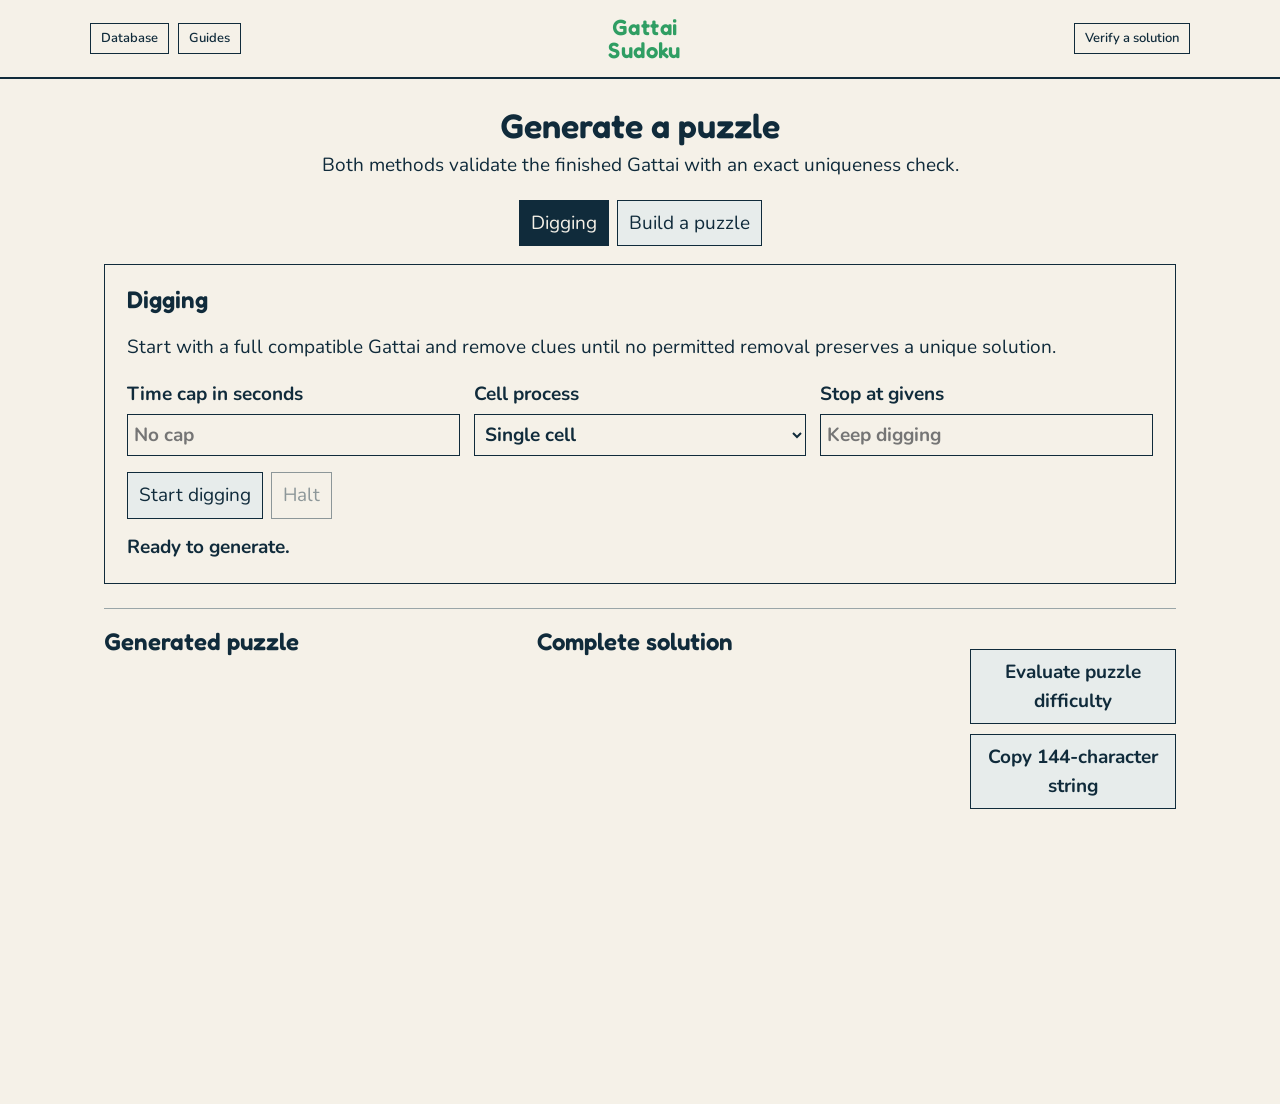
==== commit 10af51bf: "No more daily puzzles" ====
--- a/index.html
+++ b/index.html
@@ -3,53 +3,31 @@
 <head>
   <meta charset="utf-8" />
   <meta name="viewport" content="width=device-width, initial-scale=1" />
-  <title>Gattai Sudoku Studio — Daily Gattai Sudoku Puzzles</title>
-  <meta name="description" content="A human-first Gattai Sudoku lesson and daily puzzle board. Solve overlapping Sudoku grids with technique-based difficulty scoring." />
-  <meta property="og:title" content="Daily Gattai Sudoku" />
-  <meta property="og:description" content="Free daily Gattai Sudoku puzzles with technique-based difficulty. Solve overlapping 9×9 grids, track your time, and learn advanced solving strategies." />
+  <title>Generate a puzzle · Gattai Sudoku</title>
+  <meta name="description" content="Generate a Gattai Sudoku puzzle using digging or build methods. Create uniquely solvable overlapping Sudoku grids with controlled difficulty." />
+  <meta property="og:title" content="Generate a Gattai Sudoku Puzzle" />
+  <meta property="og:description" content="Generate your own Gattai Sudoku puzzles with unique solutions using digging or build methods." />
   <meta property="og:type" content="website" />
   <meta property="og:url" content="https://gattaisudoku.com/" />
   <meta property="og:locale" content="en_US" />
   <link rel="canonical" href="https://gattaisudoku.com/" />
   <link rel="stylesheet" href="/style.css" />
+  <link rel="stylesheet" href="/generate.css" />
   <link rel="icon" href="data:image/svg+xml,%3Csvg xmlns='http://www.w3.org/2000/svg' viewBox='0 0 120 120'%3E%3Cpath fill='%23ed6239' d='M30 30h60v60H30z'/%3E%3Cpath fill='none' stroke='%23ed6239' stroke-width='6' d='M10 0v90M20 0v90M30 0v120M40 0v120M50 0v120M60 0v120M70 0v120M80 0v120M90 0v120M100 30v90M110 30v90M0 10h90M0 20h90M0 30h120M0 40h120M0 50h120M0 60h120M0 70h120M0 80h120M0 90h120M30 100h90M30 110h90'/%3E%3C/svg%3E" />
   <link rel="alternate" hreflang="en" href="https://gattaisudoku.com/" />
-  <script type="application/ld+json">
-  {
-    "@context": "https://schema.org",
-    "@type": "WebApplication",
-    "name": "Daily Gattai Sudoku",
-    "url": "https://gattaisudoku.com/",
-    "description": "A human-first Gattai Sudoku lesson and daily puzzle board. Solve overlapping Sudoku grids with technique-based difficulty scoring.",
-    "applicationCategory": "GameApplication",
-    "operatingSystem": "Any",
-    "browserRequirements": "Requires JavaScript"
-  }
-  </script>
-  <!-- Google Search Console verification — replace content with your value -->
   <meta name="google-site-verification" content="_YOUR_VERIFICATION_STRING_" />
-  <!-- Google Analytics (GA4) — replace G-XXXXXXXXXX with your measurement ID -->
   <script async src="https://www.googletagmanager.com/gtag/js?id=G-XXXXXXXXXX"></script>
   <script>window.dataLayer=window.dataLayer||[];function gtag(){dataLayer.push(arguments)};gtag('js',new Date());gtag('config','G-XXXXXXXXXX');</script>
 </head>
-<body>
-  <header><div class="header-start"><button class="icon-button info-button" id="howToPlay" type="button" aria-label="How to play" aria-haspopup="dialog" title="How to play"><span aria-hidden="true">i</span></button><button class="icon-button archive-header" id="archive" type="button" aria-label="Open puzzle archive" aria-haspopup="dialog" title="Archive"><svg viewBox="0 0 24 24" aria-hidden="true"><rect x="4" y="5" width="16" height="15" rx="1.5"/><path d="M8 3v4M16 3v4M4 10h16M8 14h3M13 14h3M8 17h3"/></svg></button><a class="database-link" href="/database.html">Database</a><a class="database-link" href="/guides/what-is-gattai-sudoku.html">Guides</a><div class="timer-controls"><span class="timer" id="timer" aria-live="polite">00:00</span><button class="timer-reset" id="resetTimer" type="button" title="Reset timer" aria-label="Reset timer">↻</button></div></div><div class="brand-stack"><span class="brand" aria-label="Daily Gattai Sudoku"><svg class="gattai-logo" viewBox="0 0 120 120" role="img" aria-label="Gattai Sudoku grid logo"><path class="logo-overlap" d="M30 30H90V90H30V90H0ZM10 0V90M20 0V90M30 0V120M40 0V120M50 0V120M60 0V120M70 0V120M80 0V120M90 0V120M100 30V120M110 30V120M0 10H90M0 20H90M0 30H120M0 40H120M0 50H120M0 60H120M0 70H120M0 80H120M0 90H120M30 100H120M30 110H120"/></svg><span>Daily</span><span>Gattai</span><span>Sudoku</span></span></div><div class="header-end"><button class="verify-solution-button verify-header" id="verifySolution" type="button">Verify a solution</button><button class="sign-up-button" id="signUp" type="button" aria-haspopup="dialog">Sign up</button><button class="icon-button settings-button" id="settings" type="button" aria-label="Open settings" aria-haspopup="dialog" title="Settings"><svg viewBox="0 0 24 24" aria-hidden="true"><circle cx="12" cy="12" r="3"/><path d="M19.4 15a1.65 1.65 0 0 0 .33 1.82l.06.06a2 2 0 0 1-2.83 2.83l-.06-.06a1.65 1.65 0 0 0-1.82-.33 1.65 1.65 0 0 0-1 1.51V21a2 2 0 0 1-4 0v-.09A1.65 1.65 0 0 0 9 19.4a1.65 1.65 0 0 0-1.82.33l-.06.06a2 2 0 0 1-2.83-2.83l.06-.06A1.65 1.65 0 0 0 4.68 15a1.65 1.65 0 0 0-1.51-1H3a2 2 0 0 1 0-4h.09A1.65 1.65 0 0 0 4.6 9a1.65 1.65 0 0 0-.33-1.82l-.06-.06a2 2 0 0 1 2.83-2.83l.06.06A1.65 1.65 0 0 0 9 4.68a1.65 1.65 0 0 0 1-1.51V3a2 2 0 0 1 4 0v.09a1.65 1.65 0 0 0 1 1.51 1.65 1.65 0 0 0 1.82-.33l.06-.06a2 2 0 0 1 2.83 2.83l-.06.06A1.65 1.65 0 0 0 19.4 9a1.65 1.65 0 0 0 1.51 1H21a2 2 0 0 1 0 4h-.09a1.65 1.65 0 0 0-1.51 1z"/></svg></button></div></header>
-  <main>
-      <h1 class="visually-hidden">Daily Gattai Sudoku — Play overlapping Sudoku puzzles online</h1>
-      <section class="board-card" id="boardCard" aria-label="Gattai Sudoku puzzle">
-      <section class="puzzle-surface"><div class="puzzle-meta"><button id="previousPuzzle" class="puzzle-nav" type="button" aria-label="Previous puzzle">&lt;</button><p id="puzzleDate" class="puzzle-date"></p><button id="nextPuzzle" class="puzzle-nav" type="button" aria-label="Next puzzle">&gt;</button></div><div id="board" class="board"></div><div class="board-footer"><button id="solutionToggle" class="sidebar-solution" type="button" aria-pressed="false">Read solution</button><div class="board-details"><p class="difficulty-label" id="difficultyLabel"></p><span id="givenCount"></span></div><button id="copyPng" type="button">Copy as a picture</button></div><section class="guide hidden" id="guide"><p class="eyebrow">Solution walkthrough</p><div class="step-panel" aria-live="polite"><h3 id="stepTechnique"></h3><p id="stepReasoning"></p></div><button class="technique-tally" id="techniqueTally" type="button" aria-haspopup="dialog">Technique tally</button><div class="step-controls"><button id="firstStep" aria-label="First step">&lt;&lt;</button><button id="previousStep" aria-label="Previous step">&lt;</button><span id="stepCount"></span><button id="nextStep" aria-label="Next step">&gt;</button><button id="lastStep" aria-label="Last step">&gt;&gt;</button></div><button id="hideSolution" type="button">Hide solution</button></section></section>
-      <aside class="control-sidebar" aria-label="Puzzle controls"><button class="archive-button" id="archive" type="button" aria-haspopup="dialog">Archive</button><button class="unlimited-button" id="unlimitedMode" type="button"><strong>Unlimited</strong><small>Unique · no technique gate</small></button><section class="entry-panel"><span>Entry</span><div class="entry-tabs" role="group" aria-label="Entry mode"><button class="entry-button" data-entry="digit" aria-pressed="true" type="button"><span>Digit</span><b class="digit-symbol" aria-hidden="true">9</b></button><button class="entry-button" data-entry="snyder" aria-pressed="false" type="button"><span>Snyder</span><b class="snyder-symbol" aria-label="Digits one through nine"><i>1</i><i>2</i><i>3</i><i>4</i><i>5</i><i>6</i><i>7</i><i>8</i><i>9</i></b></button></div></section><div class="play-actions"><button id="undoMove" type="button">Undo</button><button id="redoMove" type="button">Redo</button><button id="resetGrid" type="button">Reset grid</button></div><div class="numpad" aria-label="Number pad"><button data-key="1" type="button">1</button><button data-key="2" type="button">2</button><button data-key="3" type="button">3</button><button data-key="4" type="button">4</button><button data-key="5" type="button">5</button><button data-key="6" type="button">6</button><button data-key="7" type="button">7</button><button data-key="8" type="button">8</button><button data-key="9" type="button">9</button><button class="numpad-delete" data-action="erase" type="button" aria-label="Erase selected cell">⌫</button></div><section class="highlight-panel"><span>Highlight</span><button class="grid-button" data-grid="a" aria-pressed="false">Grid 1</button><button class="grid-button" data-grid="b" aria-pressed="false">Grid 2</button><label class="shared-toggle"><input id="sharedToggle" type="checkbox" checked /> Shared 6×6</label></section><section class="color-panel"><span>Cell colour</span><div class="color-picker" role="group" aria-label="Colour selected cell"><button class="color-button color-clear" data-color="" type="button" aria-label="Clear cell colour">×</button><button class="color-button color-blue" data-color="blue" type="button" aria-label="Blue">●</button><button class="color-button color-green" data-color="green" type="button" aria-label="Green">●</button><button class="color-button color-yellow" data-color="yellow" type="button" aria-label="Yellow">●</button><button class="color-button color-purple" data-color="purple" type="button" aria-label="Purple">●</button><button class="color-button color-teal" data-color="teal" type="button" aria-label="Teal">●</button></div></section></aside>
-    </section>
+<body class="generate-page">
+  <header><div class="header-start"><a class="verify-back" href="/database.html">Database</a><a class="verify-back" href="/guides/what-is-gattai-sudoku.html">Guides</a></div><div class="brand-stack"><div class="brand"><span>Gattai</span><span>Sudoku</span></div></div><div class="header-end"><a class="verify-back" href="/verify.html">Verify a solution</a></div></header>
+  <main class="generator-main">
+    <section class="generator-heading"><h1>Generate a puzzle</h1><p>Both methods validate the finished Gattai with an exact uniqueness check.</p></section>
+    <div class="generator-tabs" role="tablist" aria-label="Generation method"><button type="button" data-mode="digging" aria-selected="true">Digging</button><button type="button" data-mode="build" aria-selected="false">Build a puzzle</button></div>
+    <section id="diggingPanel" class="generator-panel"><h2>Digging</h2><p>Start with a full compatible Gattai and remove clues until no permitted removal preserves a unique solution.</p><div class="generator-fields"><label>Time cap in seconds <input id="digTimeCap" type="number" min="1" placeholder="No cap" /></label><label>Cell process <select id="digCellMode"><option value="single">Single cell</option><option value="dual">Dual cell — rotational pairs</option></select></label><label>Stop at givens <input id="digStopAt" type="number" min="0" max="126" placeholder="Keep digging" /></label></div><div class="generator-actions"><button id="startDigging" type="button">Start digging</button><button id="haltDigging" type="button" disabled>Halt</button></div><p id="digStatus" class="generator-status" aria-live="polite">Ready to generate.</p></section>
+    <section id="buildPanel" class="generator-panel" hidden><h2>Build a puzzle</h2><p>Mark green cells that must be clues and red cells that must stay blank. The builder adds individual clues from a full solution until the result has exactly one solution.</p><div class="build-layout"><div><div id="buildGrid" class="generator-grid" aria-label="Build constraints"></div><p id="buildCounts" class="build-counts"></p></div><div class="build-options"><div class="constraint-switch"><button type="button" data-mark="keep" aria-pressed="true">Green: must keep</button><button type="button" data-mark="empty" aria-pressed="false">Red: must be empty</button></div><label>Maximum extra clues <select id="buildExtra"></select></label><div class="generator-actions"><button id="startBuild" type="button">Build puzzle</button><button id="haltBuild" type="button" disabled>Halt</button></div><p id="buildStatus" class="generator-status" aria-live="polite">Select any constraints, then build.</p></div></div></section>
+  <section id="resultPanel" class="generator-result" hidden><div><h2>Generated puzzle</h2><div id="puzzleResult" class="generator-grid result-grid"></div></div><div><h2>Complete solution</h2><div id="solutionResult" class="generator-grid result-grid"></div></div><aside><p id="resultGivens"></p><p id="resultUnique"></p><button id="evaluateGenerated" type="button">Evaluate puzzle difficulty</button><button id="copyResult" type="button">Copy 144-character string</button></aside></section>
   </main>
-  <dialog id="techniqueDialog" aria-labelledby="techniqueDialogTitle"><button id="closeTechniqueDialog" class="dialog-close" aria-label="Close">×</button><h2 id="techniqueDialogTitle">Technique tally</h2><div id="techniqueTallyList" class="technique-tally-list"></div></dialog>
-  <dialog id="settingsDialog" aria-labelledby="settingsTitle"><button id="closeSettings" class="dialog-close" aria-label="Close">×</button><h2 id="settingsTitle">Settings</h2><div class="settings-options"><div class="settings-row"><span>Theme</span><div class="theme-switch" role="group" aria-label="Theme"><button id="darkTheme" type="button" aria-pressed="false">Dark</button><button id="lightTheme" type="button" aria-pressed="true">Light</button></div></div><label class="settings-row"><span>Show timer</span><input id="timerVisibility" type="checkbox" checked /></label><label class="settings-row"><span>Mark obviously incorrect entries as red</span><input id="autoErrorToggle" type="checkbox" checked /></label><label class="settings-row"><span>Shade the overlapping 6×6 region</span><input id="settingsSharedToggle" type="checkbox" checked /></label></div></dialog>
-  <dialog id="archiveDialog" aria-labelledby="archiveTitle"><button id="closeArchive" class="dialog-close" aria-label="Close">×</button><p class="eyebrow">PUZZLE ARCHIVE</p><h2 id="archiveTitle">August–September 2026</h2><div class="archive-weekdays" aria-hidden="true"><span>Mon</span><span>Tue</span><span>Wed</span><span>Thu</span><span>Fri</span><span>Sat</span><span>Sun</span></div><div id="archiveCalendar" class="archive-calendar" aria-label="August and September 2026 puzzle calendar"></div></dialog>
-  <dialog id="howToPlayDialog" aria-labelledby="howToPlayTitle"><button id="closeHowToPlay" class="dialog-close" aria-label="Close">×</button><p class="eyebrow">HOW TO PLAY</p><h2 id="howToPlayTitle">Difficulty guide</h2><p>Fill each 9×9 grid so every row, column, and 3×3 house contains 1–9 exactly once. The shared six-by-six area obeys both grids at once.</p><p class="generator-rule">Every puzzle is dug in rotational clue pairs: the selected clue and its 180° partner in one grid are removed together only when the Gattai stays uniquely solvable by the supported logic. Wednesday and Thursday retain a subset step; Friday through Sunday retain at least one Fish, Single-Digit Pattern, or Wing step.</p><div class="table-wrap"><table class="difficulty-guide"><thead><tr><th>Difficulty</th><th>How the score is determined</th><th>Days</th></tr></thead><tbody><tr><th scope="row">Beginner · ≤400</th><td>Cheapest applicable steps are scored individually. Singles are 4, 4, and 14 points for Full House, Naked Single, and Hidden Single.</td><td>—</td></tr><tr><th scope="row">Easy · ≤800</th><td>All Beginner methods; enough routine deductions can raise the cumulative score into Easy.</td><td>Monday and Tuesday</td></tr><tr><th scope="row">Medium · ≤1000</th><td>All earlier methods, plus intersections and Naked or Hidden Pairs and Triples.</td><td>Wednesday and Thursday</td></tr><tr><th scope="row">Tricky · ≤1150</th><td>All earlier methods. One Hard-class fish, wing, or single-digit pattern sets a Tricky floor.</td><td>Sunday (often Tricky or above)</td></tr><tr><th scope="row">Hard · ≤1600</th><td>All earlier methods. Two or more Hard-class deductions set a Hard floor; cumulative score can raise it further.</td><td>Friday and Saturday</td></tr><tr><th scope="row">Unfair, Extreme, Nightmare</th><td>Each subsequent band includes all techniques from every earlier band, then adds progressively more complex chains, colouring, ALSs, and last-resort patterns.</td><td>When the assessed solving path warrants it</td></tr></tbody></table></div><p class="method-credit">Built for deliberate solving · Method names and ratings follow <a href="https://github.com/AImenes/sudokUI">sudokUI</a>.</p></dialog>
-  <dialog id="aboutDialog" aria-labelledby="aboutTitle"><button id="closeAbout" class="dialog-close" aria-label="Close">×</button><p class="eyebrow">ABOUT</p><h2 id="aboutTitle">Daily Gattai Sudoku</h2><p>Inspired by the <a href="https://www.youtube.com/@CrackingTheCryptic">Cracking the Cryptic</a> YouTube channel.</p><p>Technique names, explanations, and rating references draw on <a href="https://github.com/AImenes/sudokUI">AImenes/sudokUI</a>.</p><p>Made primarily using ChatGPT Plus.</p></dialog>
-  <dialog id="signUpDialog" aria-labelledby="signUpTitle"><button id="closeSignUp" class="dialog-close" aria-label="Close">×</button><p class="eyebrow">PROFILE</p><h2 id="signUpTitle">Sign up</h2><p>Create a profile for this browser. This is local-only and does not create an online account.</p><label class="dialog-field" for="signUpName">Display name<input id="signUpName" type="text" maxlength="40" autocomplete="name" /></label><button class="dialog-primary" id="confirmSignUp" type="button">Save profile</button><p id="signUpStatus" class="dialog-status" aria-live="polite"></p></dialog>
-  <dialog id="verifySolutionDialog" aria-labelledby="verifySolutionTitle"><button id="closeVerifySolution" class="dialog-close" aria-label="Close">×</button><p class="eyebrow">CHECKER</p><h2 id="verifySolutionTitle">Verify a solution</h2><p>Paste a complete 144-character Gattai grid. Use digits for every active cell and <code>.</code> for the 18 non-grid positions.</p><label class="dialog-field" for="verifySolutionString">Solution string<textarea id="verifySolutionString" rows="5" spellcheck="false" autocapitalize="off" autocomplete="off"></textarea></label><button class="dialog-primary" id="runSolutionVerification" type="button">Verify solution</button><p id="verifySolutionStatus" class="dialog-status" aria-live="polite"></p></dialog>
-  <script src="/puzzle-database.js"></script>
-  <script src="/daily-puzzles.js"></script>
-  <script src="/app.js"></script>
+  <script src="/generate.js"></script>
 </body>
 </html>
--- a/style.css
+++ b/style.css
@@ -340,7 +340,7 @@
 .highlight-panel .grid-button[aria-pressed=false]{opacity:.62}
 
 /* Compact stacked wordmark, with the logo sitting to its left. */
-.brand{display:grid;grid-template-columns:auto auto;grid-template-rows:repeat(2,auto);column-gap:.42em;row-gap:1px;font-size:22px;color:var(--red)}
+.brand{display:grid;grid-template-columns:auto auto;grid-template-rows:repeat(2,auto);column-gap:.42em;row-gap:1px;font-size:22px;color:#2f9e63}
 .brand .gattai-logo{grid-column:1;grid-row:1 / span 2;align-self:center}
 .brand>span:nth-of-type(1){grid-column:2;grid-row:1}.brand>span:nth-of-type(2){grid-column:2;grid-row:2;white-space:nowrap}.brand>span:last-child{color:inherit}.brand em{font-style:normal}
 .puzzle-number{margin-right:4ch}
--- a/generate.css
+++ b/generate.css
@@ -0,0 +1 @@
+.generator-main{max-width:1120px;margin:0 auto;padding:28px 24px 50px}.generator-heading{text-align:center;margin-bottom:20px}.generator-heading h1{font:600 34px/1.1 'Fredoka',sans-serif;margin:0 0 7px}.generator-heading p{margin:0}.generator-tabs{display:flex;justify-content:center;gap:8px;margin:0 auto 18px}.generator-tabs button,.generator-actions button,.constraint-switch button,.generator-result button{border:1px solid var(--ink);background:var(--muted);color:var(--ink);font:inherit;padding:8px 11px;cursor:pointer}.generator-tabs button[aria-selected=true]{background:var(--ink);color:var(--surface)}.generator-panel{border:1px solid var(--ink);background:var(--surface);padding:22px}.generator-panel h2,.generator-result h2{margin:0 0 8px;font:600 24px/1.1 'Fredoka',sans-serif}.generator-fields{display:grid;grid-template-columns:repeat(3,minmax(0,1fr));gap:14px}.generator-fields label,.build-options label{display:grid;gap:5px;font-weight:700}.generator-fields input,.generator-fields select,.build-options select{min-height:38px;box-sizing:border-box;border:1px solid var(--ink);background:var(--paper);color:var(--ink);padding:6px;font:inherit}.generator-actions{display:flex;gap:8px;margin-top:16px}.generator-actions button:last-child{background:transparent}.generator-actions button:disabled{opacity:.45;cursor:not-allowed}.generator-status{min-height:1.5em;margin:14px 0 0;font-weight:700}.build-layout{display:grid;grid-template-columns:minmax(280px,1fr) minmax(220px,.45fr);gap:22px;align-items:start}.generator-grid{position:relative;display:grid;grid-template-columns:repeat(12,1fr);grid-template-rows:repeat(12,1fr);width:min(100%,520px);aspect-ratio:1;background:var(--paper)}.generator-cell{min-width:0;min-height:0;border-top:1px solid var(--thin);border-left:1px solid var(--thin);display:grid;place-items:center;background:var(--paper);color:#111;font:700 clamp(11px,2.2vw,19px)/1 Arial,Helvetica,sans-serif}.generator-cell.pick{cursor:pointer}.generator-cell.keep{background:#a9e8bd}.generator-cell.empty{background:#f6b6b6}.generator-cell.inactive{visibility:hidden}.generator-line{position:absolute;background:var(--line);z-index:3;pointer-events:none}.generator-line.h{height:3px;transform:translateY(-50%)}.generator-line.v{width:3px;transform:translateX(-50%)}.constraint-switch{display:grid;grid-template-columns:1fr 1fr;gap:8px;margin-bottom:16px}.constraint-switch button[aria-pressed=true]{outline:3px solid var(--ink);outline-offset:1px}.build-counts{font-weight:700}.generator-result{margin-top:24px;padding-top:20px;border-top:1px solid var(--thin);display:grid;grid-template-columns:repeat(2,minmax(0,1fr)) minmax(170px,.5fr);gap:20px;align-items:start}.result-grid{width:100%;max-width:390px}.result-grid .generator-cell.solved{color:#1c6fa1}.generator-result aside{display:grid;gap:10px;font-weight:700}.generator-result aside p{margin:0}@media(max-width:700px){.generator-main{padding:20px 14px}.generator-fields,.build-layout,.generator-result{grid-template-columns:1fr}.generator-grid{width:min(100%,420px)}.generator-result{gap:16px}}
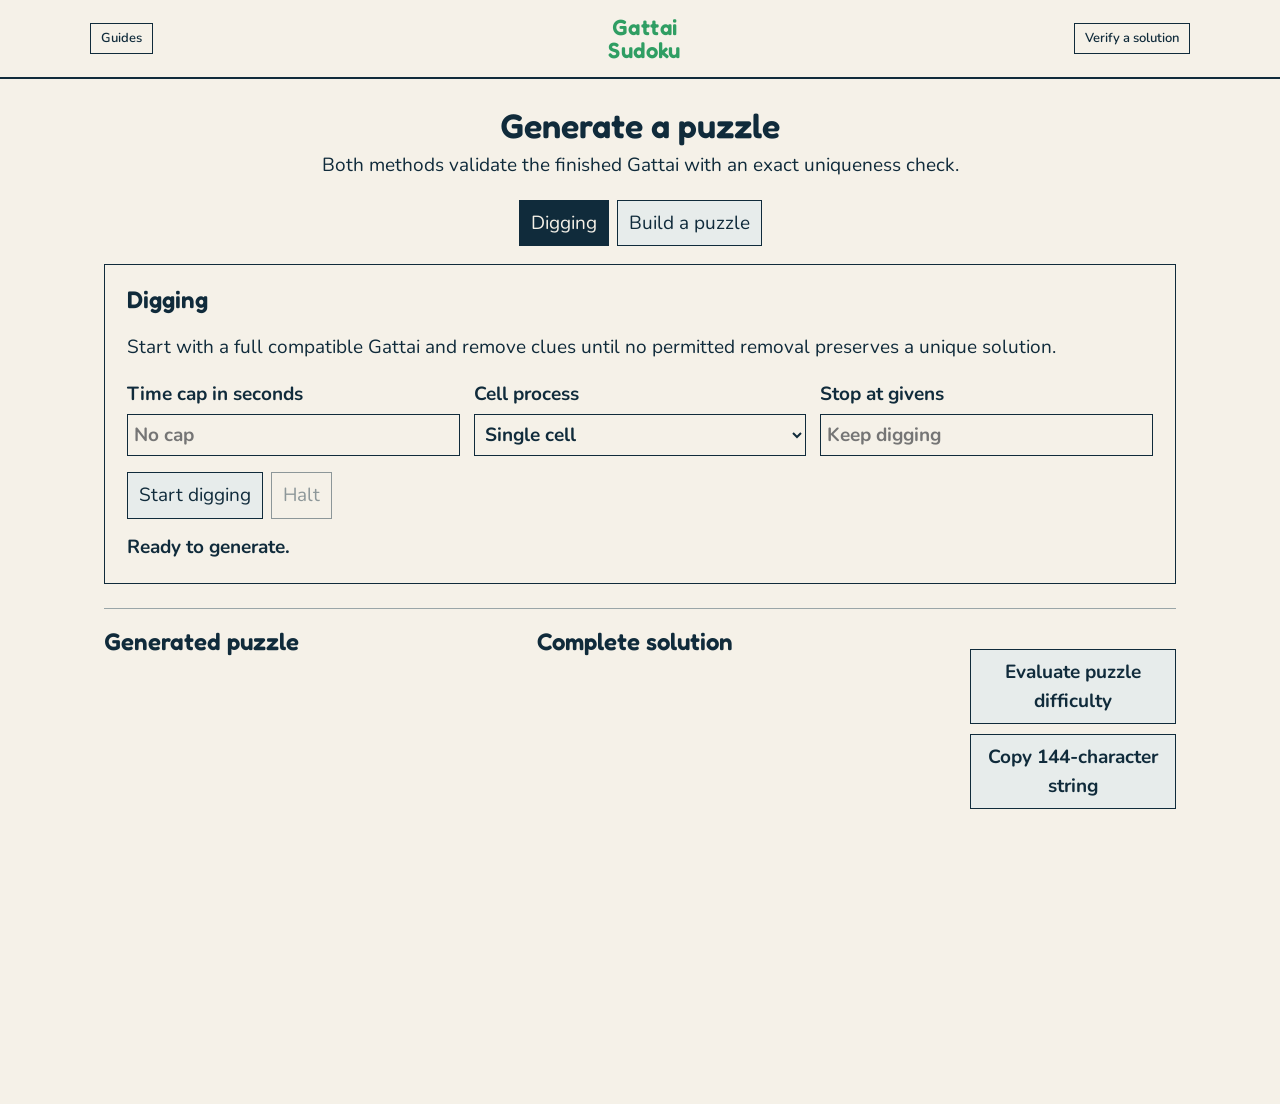
==== commit 6b1b04da: "Remove puzzle catalogue and dependent pages" ====
--- a/index.html
+++ b/index.html
@@ -8,19 +8,19 @@
   <meta property="og:title" content="Generate a Gattai Sudoku Puzzle" />
   <meta property="og:description" content="Generate your own Gattai Sudoku puzzles with unique solutions using digging or build methods." />
   <meta property="og:type" content="website" />
-  <meta property="og:url" content="https://gattaisudoku.com/" />
+  <meta property="og:url" content="https://nahiphog.github.io/GattaiSudoku/" />
   <meta property="og:locale" content="en_US" />
-  <link rel="canonical" href="https://gattaisudoku.com/" />
-  <link rel="stylesheet" href="/style.css" />
-  <link rel="stylesheet" href="/generate.css" />
+  <link rel="canonical" href="https://nahiphog.github.io/GattaiSudoku/" />
+  <link rel="stylesheet" href="./style.css" />
+  <link rel="stylesheet" href="./generate.css" />
   <link rel="icon" href="data:image/svg+xml,%3Csvg xmlns='http://www.w3.org/2000/svg' viewBox='0 0 120 120'%3E%3Cpath fill='%23ed6239' d='M30 30h60v60H30z'/%3E%3Cpath fill='none' stroke='%23ed6239' stroke-width='6' d='M10 0v90M20 0v90M30 0v120M40 0v120M50 0v120M60 0v120M70 0v120M80 0v120M90 0v120M100 30v90M110 30v90M0 10h90M0 20h90M0 30h120M0 40h120M0 50h120M0 60h120M0 70h120M0 80h120M0 90h120M30 100h90M30 110h90'/%3E%3C/svg%3E" />
-  <link rel="alternate" hreflang="en" href="https://gattaisudoku.com/" />
+  <link rel="alternate" hreflang="en" href="https://nahiphog.github.io/GattaiSudoku/" />
   <meta name="google-site-verification" content="_YOUR_VERIFICATION_STRING_" />
   <script async src="https://www.googletagmanager.com/gtag/js?id=G-XXXXXXXXXX"></script>
   <script>window.dataLayer=window.dataLayer||[];function gtag(){dataLayer.push(arguments)};gtag('js',new Date());gtag('config','G-XXXXXXXXXX');</script>
 </head>
 <body class="generate-page">
-  <header><div class="header-start"><a class="verify-back" href="/database.html">Database</a><a class="verify-back" href="/guides/what-is-gattai-sudoku.html">Guides</a></div><div class="brand-stack"><div class="brand"><span>Gattai</span><span>Sudoku</span></div></div><div class="header-end"><a class="verify-back" href="/verify.html">Verify a solution</a></div></header>
+  <header><div class="header-start"><a class="verify-back" href="./guides/what-is-gattai-sudoku.html">Guides</a></div><div class="brand-stack"><div class="brand"><span>Gattai</span><span>Sudoku</span></div></div><div class="header-end"><a class="verify-back" href="./verify.html">Verify a solution</a></div></header>
   <main class="generator-main">
     <section class="generator-heading"><h1>Generate a puzzle</h1><p>Both methods validate the finished Gattai with an exact uniqueness check.</p></section>
     <div class="generator-tabs" role="tablist" aria-label="Generation method"><button type="button" data-mode="digging" aria-selected="true">Digging</button><button type="button" data-mode="build" aria-selected="false">Build a puzzle</button></div>
@@ -28,6 +28,6 @@
     <section id="buildPanel" class="generator-panel" hidden><h2>Build a puzzle</h2><p>Mark green cells that must be clues and red cells that must stay blank. The builder adds individual clues from a full solution until the result has exactly one solution.</p><div class="build-layout"><div><div id="buildGrid" class="generator-grid" aria-label="Build constraints"></div><p id="buildCounts" class="build-counts"></p></div><div class="build-options"><div class="constraint-switch"><button type="button" data-mark="keep" aria-pressed="true">Green: must keep</button><button type="button" data-mark="empty" aria-pressed="false">Red: must be empty</button></div><label>Maximum extra clues <select id="buildExtra"></select></label><div class="generator-actions"><button id="startBuild" type="button">Build puzzle</button><button id="haltBuild" type="button" disabled>Halt</button></div><p id="buildStatus" class="generator-status" aria-live="polite">Select any constraints, then build.</p></div></div></section>
   <section id="resultPanel" class="generator-result" hidden><div><h2>Generated puzzle</h2><div id="puzzleResult" class="generator-grid result-grid"></div></div><div><h2>Complete solution</h2><div id="solutionResult" class="generator-grid result-grid"></div></div><aside><p id="resultGivens"></p><p id="resultUnique"></p><button id="evaluateGenerated" type="button">Evaluate puzzle difficulty</button><button id="copyResult" type="button">Copy 144-character string</button></aside></section>
   </main>
-  <script src="/generate.js"></script>
+  <script src="./generate.js"></script>
 </body>
 </html>
--- a/style.css
+++ b/style.css
@@ -163,7 +163,7 @@
 .control-sidebar{justify-content:center}
 }
 .puzzle-date{display:flex;align-items:center;justify-content:center;gap:7px;line-height:1.2;text-align:center}.puzzle-date-details{display:flex;flex-direction:column;align-items:center;text-align:center}.puzzle-number{font-size:14px;font-weight:700;white-space:nowrap}.puzzle-date .weekday{font-size:11px;font-weight:600;letter-spacing:.08em;text-transform:uppercase}.puzzle-date .calendar-date{font-size:14px;font-weight:700}
-body.dark .snyder{color:#8bc7ff}body.dark .verify-result-cell{color:#8bc7ff}body.dark .verify-result-cell.given-cell{color:#f5fbf8}body.dark .verify-result-cell.solution-difference{background:#63481d;color:#ffd78b}body.dark .database-cell,body.dark .manual-cell,body.dark .builder-final-grid span{color:#f5fbf8}body.dark .generator-cell{color:#f5fbf8}body.dark .result-grid .generator-cell.solved{color:#8bc7ff}
+body.dark .snyder{color:#8bc7ff}body.dark .verify-result-cell{color:#8bc7ff}body.dark .verify-result-cell.given-cell{color:#f5fbf8}body.dark .verify-result-cell.solution-difference{background:#63481d;color:#ffd78b}body.dark .manual-cell,body.dark .builder-final-grid span{color:#f5fbf8}body.dark .generator-cell{color:#f5fbf8}body.dark .result-grid .generator-cell.solved{color:#8bc7ff}
 /* Fixed dialog canvases keep every help and calendar page from jumping size. */
 #howToPlayDialog{width:min(540px,calc(100vw - 24px));height:500px;overflow-y:auto}
 #archiveDialog{width:min(470px,calc(100vw - 24px));height:510px;overflow-y:auto}
@@ -192,9 +192,6 @@
 .dig-progress .digging-note{margin:0;color:var(--thin);font-size:12px}
 
 /* Rotational puzzle database */
-.database-link,.database-back{border:1px solid var(--ink);background:var(--muted);color:var(--ink);padding:6px 9px;font:inherit;font-size:12px;font-weight:700;text-decoration:none;white-space:nowrap}.database-link:hover,.database-link:focus-visible,.database-back:hover,.database-back:focus-visible{background:var(--ink);color:var(--surface)}
-.database-header-label{font-size:13px;font-weight:700}.database-main{max-width:1180px;margin:0 auto;padding:30px 24px 56px}.database-intro{max-width:770px;margin:0 auto 28px;text-align:center}.database-intro .eyebrow{margin:0 0 6px;color:var(--thin);font-size:11px;font-weight:700;letter-spacing:.12em}.database-intro h1{font:600 36px/1.1 'Fredoka',sans-serif;margin:0 0 10px}.database-intro p:last-child{margin:0;line-height:1.6}.database-layout{display:grid;grid-template-columns:minmax(0,1fr) minmax(290px,400px);gap:32px;align-items:start}.database-listing,.database-preview{border:1px solid var(--ink);background:var(--surface);padding:17px}.database-summary{padding:0 0 12px;border-bottom:1px solid var(--thin);font-size:12px;font-weight:700;line-height:1.5}.database-table{width:100%;border-collapse:collapse;font-size:13px}.database-table th,.database-table td{border-top:1px solid var(--thin);padding:8px 7px;text-align:left;vertical-align:middle}.database-table thead th{border-top:0;border-bottom:2px solid var(--ink)}.database-table tr.selected{background:var(--shared)}.database-table button{border:1px solid var(--ink);background:var(--muted);color:var(--ink);padding:4px 7px;font:inherit;font-size:11px;cursor:pointer}.database-table button:hover,.database-table button:focus-visible{background:var(--ink);color:var(--surface)}.database-table small{white-space:nowrap}.database-preview{position:sticky;top:16px}.database-preview .eyebrow{margin:0 0 4px;color:var(--thin);font-size:11px;font-weight:700;letter-spacing:.12em}.database-preview h2{font:600 26px/1.1 'Fredoka',sans-serif;margin:0 0 13px}.database-attributes{display:grid;grid-template-columns:repeat(3,1fr);gap:6px;margin:0 0 14px}.database-attributes span{display:grid;gap:2px;padding:7px 6px;background:var(--muted);font-size:11px;text-align:center}.database-attributes strong{font-size:10px;text-transform:uppercase;letter-spacing:.04em}.database-board{display:grid;grid-template-columns:repeat(12,1fr);grid-template-rows:repeat(12,1fr);position:relative;width:100%;aspect-ratio:1;background:var(--paper)}.database-cell{min-width:0;min-height:0;border-top:1px solid var(--thin);border-left:1px solid var(--thin);display:grid;place-items:center;color:#111;font:700 clamp(13px,2.2vw,21px)/1 Arial,Helvetica,sans-serif}.database-cell.inactive{background:transparent;border:0}.database-boundary{position:absolute;background:var(--line);pointer-events:none;z-index:2}.database-boundary.horizontal{height:3px;transform:translateY(-50%)}.database-boundary.vertical{width:3px;transform:translateX(-50%)}.database-boundary.h-0{left:0;top:0;width:75%}.database-boundary.h-3{left:0;top:25%;width:100%}.database-boundary.h-6{left:0;top:50%;width:100%}.database-boundary.h-9{left:0;top:75%;width:100%}.database-boundary.h-12{left:25%;top:100%;width:75%}.database-boundary.v-0{top:0;left:0;height:75%}.database-boundary.v-3{top:0;left:25%;height:100%}.database-boundary.v-6{top:0;left:50%;height:100%}.database-boundary.v-9{top:0;left:75%;height:100%}.database-boundary.v-12{top:25%;left:100%;height:75%}
-@media(max-width:820px){.database-main{padding:24px 14px 42px}.database-layout{grid-template-columns:1fr}.database-preview{position:static;order:-1;max-width:520px;width:100%;margin:auto}.database-intro h1{font-size:30px}.database-cell{font-size:clamp(12px,4vw,20px)}.database-table{min-width:520px}}
 
 
 /* Custom checker and a non-invasive walkthrough-grid highlight. */
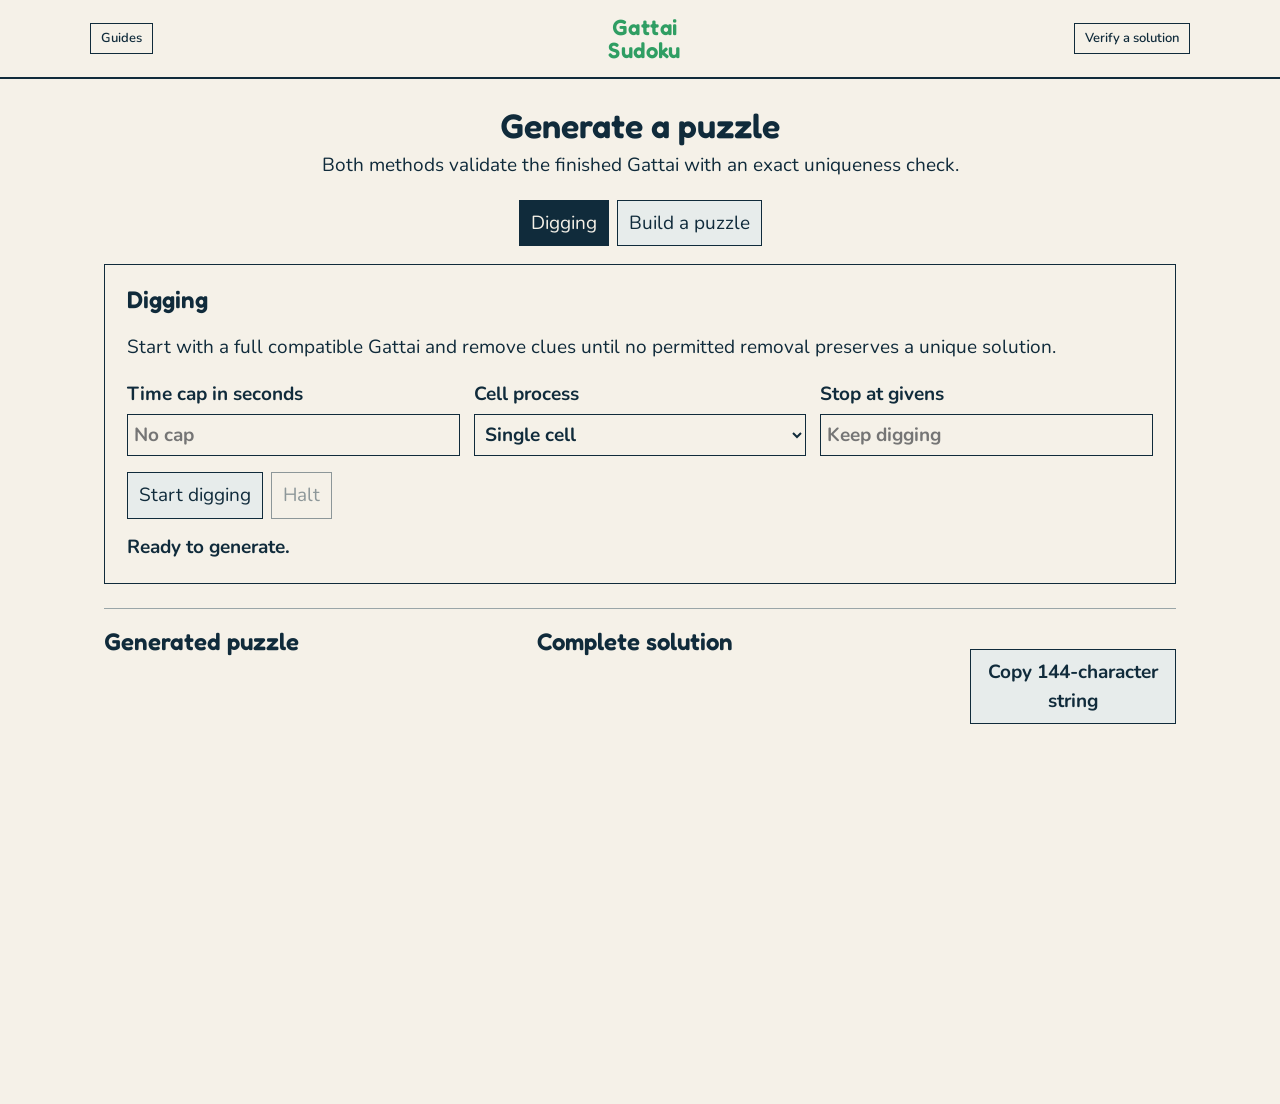
==== commit 0a5d23ea: "Show generated puzzle ratings and walkthroughs inline" ====
--- a/index.html
+++ b/index.html
@@ -26,8 +26,18 @@
     <div class="generator-tabs" role="tablist" aria-label="Generation method"><button type="button" data-mode="digging" aria-selected="true">Digging</button><button type="button" data-mode="build" aria-selected="false">Build a puzzle</button></div>
     <section id="diggingPanel" class="generator-panel"><h2>Digging</h2><p>Start with a full compatible Gattai and remove clues until no permitted removal preserves a unique solution.</p><div class="generator-fields"><label>Time cap in seconds <input id="digTimeCap" type="number" min="1" placeholder="No cap" /></label><label>Cell process <select id="digCellMode"><option value="single">Single cell</option><option value="dual">Dual cell — rotational pairs</option></select></label><label>Stop at givens <input id="digStopAt" type="number" min="0" max="126" placeholder="Keep digging" /></label></div><div class="generator-actions"><button id="startDigging" type="button">Start digging</button><button id="haltDigging" type="button" disabled>Halt</button></div><p id="digStatus" class="generator-status" aria-live="polite">Ready to generate.</p></section>
     <section id="buildPanel" class="generator-panel" hidden><h2>Build a puzzle</h2><p>Mark green cells that must be clues and red cells that must stay blank. The builder adds individual clues from a full solution until the result has exactly one solution.</p><div class="build-layout"><div><div id="buildGrid" class="generator-grid" aria-label="Build constraints"></div><p id="buildCounts" class="build-counts"></p></div><div class="build-options"><div class="constraint-switch"><button type="button" data-mark="keep" aria-pressed="true">Green: must keep</button><button type="button" data-mark="empty" aria-pressed="false">Red: must be empty</button></div><label>Maximum extra clues <select id="buildExtra"></select></label><div class="generator-actions"><button id="startBuild" type="button">Build puzzle</button><button id="haltBuild" type="button" disabled>Halt</button></div><p id="buildStatus" class="generator-status" aria-live="polite">Select any constraints, then build.</p></div></div></section>
-  <section id="resultPanel" class="generator-result" hidden><div><h2>Generated puzzle</h2><div id="puzzleResult" class="generator-grid result-grid"></div></div><div><h2>Complete solution</h2><div id="solutionResult" class="generator-grid result-grid"></div></div><aside><p id="resultGivens"></p><p id="resultUnique"></p><button id="evaluateGenerated" type="button">Evaluate puzzle difficulty</button><button id="copyResult" type="button">Copy 144-character string</button></aside></section>
+  <section id="resultPanel" class="generator-result" hidden><div><h2>Generated puzzle</h2><div id="puzzleResult" class="generator-grid result-grid"></div></div><div><h2>Complete solution</h2><div id="solutionResult" class="generator-grid result-grid"></div></div><aside><p id="resultGivens"></p><p id="resultUnique"></p><button id="copyResult" type="button">Copy 144-character string</button></aside></section>
+    <p id="generationEvaluationStatus" class="generator-status" aria-live="polite" hidden></p>
+    <section id="walkthrough" class="verify-walkthrough" hidden aria-live="polite">
+      <h2>Solution walkthrough</h2>
+      <p id="walkthroughRating"></p><p id="evaluationTime" class="verify-timing"></p>
+      <div class="verify-step-controls" aria-label="Solution walkthrough controls"><button id="firstWalkthroughStep" type="button" aria-label="First step">&lt;&lt;</button><button id="previousWalkthroughStep" type="button" aria-label="Previous step">&lt;</button><span id="walkthroughStepCount"></span><button id="nextWalkthroughStep" type="button" aria-label="Next step">&gt;</button><button id="lastWalkthroughStep" type="button" aria-label="Last step">&gt;&gt;</button></div>
+      <div class="verify-step-workspace"><div id="walkthroughGrid" class="board verify-walkthrough-grid" aria-label="Interactive walkthrough grid"></div><div class="verify-step-explanation"><h3 id="walkthroughTechnique"></h3><p id="walkthroughReasoning"></p></div></div>
+    </section>
+    <section id="inputTechniqueTally" class="verify-input-tally" hidden><h2>Technique tally</h2><div id="tallyResults"></div></section>
   </main>
-  <script src="./generate.js"></script>
+  <script src="./remote-pairs.js?v=1"></script>
+  <script src="./walkthrough.js?v=1"></script>
+  <script src="./generate.js?v=inline-walkthrough-1"></script>
 </body>
 </html>
